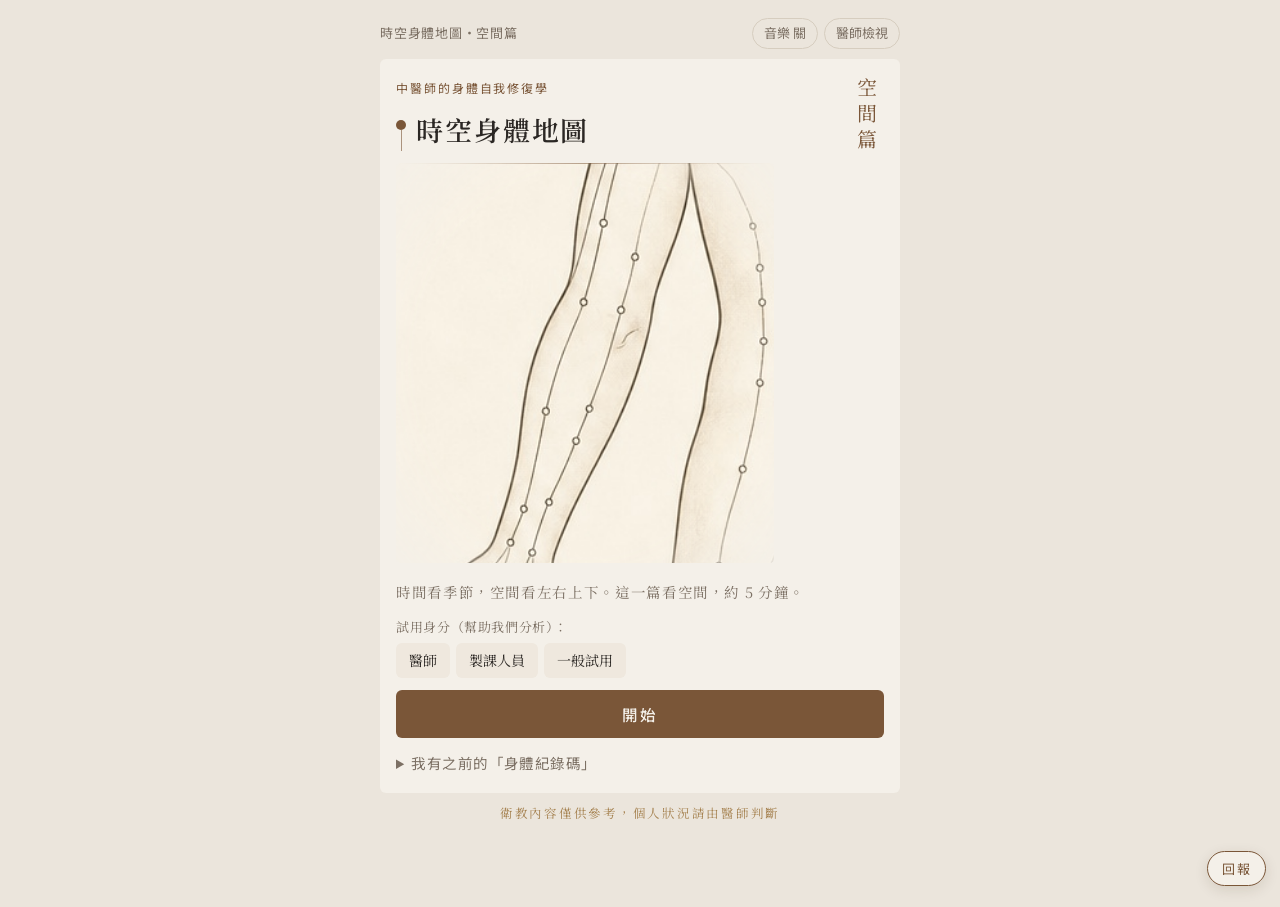
==== index.html @ efa53734 "v1.3：照片改用黃醫師點位＋判讀法 v0.4 量測（6 步 30 點，AI 預放）、四個方向說明動畫、單腳站四格連續圖、每步可上一步、腳跟線／跟腱線範例、修正分數高卻說平均 Co-Authored-" ====
<!doctype html>
<html lang="zh-Hant">
<head>
<meta charset="utf-8">
<meta name="viewport" content="width=device-width,initial-scale=1,viewport-fit=cover">
<title>時空身體地圖・空間篇｜試用版</title>
<meta name="robots" content="noindex">
<link rel="stylesheet" href="https://fonts.googleapis.com/css2?family=Noto+Sans+TC:wght@400;500&family=Noto+Serif+TC:wght@400;500;600&display=swap">
<link rel="stylesheet" href="style.css">
<style>
.role{display:flex;gap:6px;flex-wrap:wrap}
.role .opt{padding:6px 12px;font-size:14px}
.pv{background:#7a5638;color:#fff;font-family:var(--fu);font-size:13px;text-align:center;padding:6px;border-radius:6px}
.noimg{height:min(30vh,240px);display:flex;align-items:center;justify-content:center;background:var(--soft);border-radius:6px;color:var(--muted);font-family:var(--fu);font-size:14px;text-align:center;padding:16px}
/* v0.8 放大：分區點選、照片撐滿、點位放大檢視 */
.zt{display:grid;grid-template-columns:repeat(3,1fr);gap:6px}
.zt button{font-family:var(--fu);font-size:15px;letter-spacing:.06em;background:var(--soft);color:var(--ink);border:1px solid transparent;border-radius:8px;padding:10px 4px;cursor:pointer;position:relative}
.zt button[aria-pressed="true"]{background:var(--brown);color:var(--paper)}
.zt button i{position:absolute;top:-6px;right:-4px;font-style:normal;font-size:11px;min-width:18px;height:18px;border-radius:9px;background:#b1463a;color:#fff;display:flex;align-items:center;justify-content:center;padding:0 4px}
.pmap{position:relative;width:fit-content;max-width:100%;margin:0 auto}
.pmap img{display:block;max-width:100%;max-height:min(50vh,500px);width:auto;border-radius:8px}
.hs2{position:absolute;transform:translate(-50%,-50%);width:48px;height:48px;border-radius:50%;border:3px dashed rgba(255,255,255,.95);background:rgba(122,86,56,.28);cursor:pointer;padding:0;box-shadow:0 2px 8px rgba(0,0,0,.25)}
.hs2.on{background:var(--brown);border-style:solid}
.hs2.on::after{content:"✓";color:#fff;font-size:22px;font-family:var(--fu)}
.hs2 span{position:absolute;left:50%;top:calc(100% + 4px);transform:translateX(-50%);white-space:nowrap;font-family:var(--fu);font-size:14px;letter-spacing:.04em;background:rgba(43,32,24,.82);color:#fff;border-radius:5px;padding:1px 8px;pointer-events:none}
.qz2{position:absolute;border:2px dashed rgba(255,255,255,.85);background:rgba(122,86,56,.1);cursor:pointer;display:flex;align-items:center;justify-content:center;font-family:var(--fu);font-size:17px;letter-spacing:.06em;color:#fff;text-shadow:0 1px 4px rgba(0,0,0,.7);border-radius:6px}
.qz2.on{background:rgba(122,86,56,.6)}
.zseg{display:flex;gap:6px}.zseg button{flex:1;font-family:var(--fu);font-size:14.5px;background:var(--soft);color:var(--ink);border:1px solid transparent;border-radius:8px;padding:9px;cursor:pointer}
.zseg button[aria-pressed="true"]{background:var(--brown);color:var(--paper)}
.stagewrap canvas{max-width:100%;max-height:min(56vh,560px);width:auto;height:auto}
.mapimg{max-height:min(52vh,600px)!important}
.mapimg.small{max-height:34vh!important}
/* 分享卡 */
.scards{display:flex;gap:10px;overflow-x:auto;scroll-snap-type:x mandatory;padding-bottom:6px}
.scards img{flex:0 0 62%;max-width:62%;aspect-ratio:9/16;object-fit:cover;scroll-snap-align:center;border-radius:10px;box-shadow:0 6px 20px rgba(60,40,20,.18);background:var(--soft)}
.vid{width:100%;max-height:46vh;border-radius:10px;background:#000;display:block}
.friend{position:relative;aspect-ratio:9/16;width:min(100%,calc(64vh * 9 / 16));margin:0 auto;border-radius:12px;overflow:hidden;box-shadow:0 8px 28px rgba(60,40,20,.2)}
.friend img{position:absolute;inset:0;width:100%;height:100%;object-fit:cover;opacity:0;transition:opacity .8s ease,transform 3s ease;transform:scale(1)}
.friend img.on{opacity:1;transform:scale(1.04)}

.flip.big{max-height:40vh}.flip.big img{object-fit:contain;background:var(--soft)}
.bigsteps{list-style:none;margin:0;padding:0;display:flex;flex-direction:column;gap:8px}
.bigsteps li{display:flex;align-items:center;gap:12px;font-size:21px;line-height:1.35;padding:8px 12px;border-radius:8px;color:var(--muted);transition:all .3s}
.bigsteps li b{flex:none;width:34px;height:34px;border-radius:50%;display:grid;place-items:center;background:var(--soft);color:var(--brown);font-family:var(--fu)}
.bigsteps li.on{background:var(--soft);color:var(--ink)}.bigsteps li.on b{background:var(--brown);color:#fff}
p.lead{font-size:19px;line-height:1.6}
.ptex{display:grid;grid-template-columns:1fr 1fr;gap:10px}.ptex figure{margin:0;display:flex;flex-direction:column;gap:4px}.ptex img{width:100%;aspect-ratio:16/10;object-fit:cover;border-radius:8px}
.ptex figcaption{font-size:15px;line-height:1.4;color:var(--muted)}.ptex figcaption b{display:block;font-size:18px;color:var(--ink)}
p.hint{font-size:18px;margin:2px 0}
.ex2 figcaption{font-size:16px}
.lv{display:inline-block;font-size:15px;color:#fff;padding:2px 10px;border-radius:999px;margin-left:8px;vertical-align:middle;font-style:normal;font-family:var(--fu)}
.lvlegend{display:flex;justify-content:center;gap:5px;flex-wrap:wrap;margin-top:6px;font-size:12px;white-space:nowrap;color:var(--muted);font-family:var(--fu)}.lvlegend i{display:inline-block;width:12px;height:12px;border-radius:3px;margin-right:4px;vertical-align:-1px}
.vid{width:min(100%,220px);display:block;margin:8px auto 0;border-radius:8px}

.hero2{position:relative;display:grid;grid-template-columns:1fr 104px;gap:6px;height:min(46vh,400px);margin:2px 0 4px}
.hero2 .fig{position:relative;overflow:hidden;border-radius:4px;-webkit-mask-image:radial-gradient(ellipse 75% 80% at 50% 50%,#000 60%,transparent 100%);mask-image:radial-gradient(ellipse 75% 80% at 50% 50%,#000 60%,transparent 100%)}
.hero2 .fig img{position:absolute;max-width:none;filter:saturate(.6) contrast(1.05);opacity:0;transition:opacity 1.4s ease;transform-origin:50% 50%;mix-blend-mode:multiply}
.hero2 .fig img.on{opacity:1}.hero2 .fig img.drift{animation:hdrift 5.6s ease-out forwards}
@keyframes hdrift{from{transform:scale(1.07)}to{transform:scale(1)}}
.hero2 .scan{position:absolute;left:0;right:0;height:1px;background:linear-gradient(90deg,transparent,rgba(122,86,56,.55),transparent);animation:hscan 4.2s linear infinite}
@keyframes hscan{from{top:8%}to{top:92%}}
.hero2 .vt{writing-mode:vertical-rl;display:block;white-space:nowrap;padding-top:96px;opacity:0;transform:translateY(8px);transition:opacity .9s,transform .9s}
.hero2 .vt.on{opacity:1;transform:none}
.hero2 .vt b{display:block;margin-left:6px;font-family:var(--fs);font-weight:600;font-size:22px;letter-spacing:.3em;color:var(--ink);line-height:1.2}
.hero2 .vt span{display:block;margin-top:14px;font-size:12px;margin-right:6px;letter-spacing:.18em;color:var(--muted);border-right:1px solid var(--line);padding-right:6px}
.hero2 .hl{position:absolute;left:8px;bottom:6px;display:flex;align-items:baseline;gap:8px;opacity:0;transition:opacity .9s}.hero2 .hl.on{opacity:1}
.hero2 .hl em{font-style:normal;font-family:var(--fs);font-size:17px;color:var(--brown);letter-spacing:.2em}.hero2 .hl small{font-family:var(--fu);font-size:11px;color:var(--muted);letter-spacing:.1em}
@media (prefers-reduced-motion: reduce){.hero2 .scan{display:none}}
.ex2.one{display:block}.ex2.one figure{margin:0}.ex2.one img{width:100%;height:auto;aspect-ratio:auto;max-height:none}.ex2.one figcaption{font-size:14px}
.safety{background:#f6e7d6;color:#7a4a28;border-radius:8px;padding:8px 12px;font-size:16px;margin:0}
.warnbox{background:#f6e7d6;color:#6b4026;border-left:3px solid #a8553a;border-radius:6px;padding:10px 12px;font-size:15px;line-height:1.6}
.bigsteps.pre li{font-size:18px;color:var(--ink);align-items:flex-start}.bigsteps.pre li b{margin-top:2px}
.ex2:has(figure:nth-child(3)){grid-template-columns:1fr 1fr 1fr}.ex2:has(figure:nth-child(3)) img{aspect-ratio:3/4;object-position:60% 88%}

.ax{display:grid;grid-template-columns:1fr 1fr;gap:12px;align-items:center}
.axfig{position:relative;height:min(42vh,360px);overflow:hidden;border-radius:6px;background:#efe9df}
.axfig img{position:absolute;left:50%;top:0;height:100%;transform:translateX(-50%);mix-blend-mode:multiply;filter:saturate(.6);transition:transform 1.2s ease}
.axfig i,.axfig b{position:absolute;opacity:0;transition:opacity .8s}
.axfig b{font-family:var(--fs);font-size:20px;color:var(--brown);font-weight:600}
.ax.go .axfig i,.ax.go .axfig b{opacity:1}
.ax-ud .a1{left:0;right:0;top:0;height:50%;background:rgba(200,140,80,.28);animation:axp 2.4s ease-in-out infinite}
.ax-ud .a2{left:0;right:0;top:50%;bottom:0;background:rgba(200,140,80,.28);animation:axp 2.4s ease-in-out infinite 1.2s;border-top:2px dashed var(--brown)}
.ax-ud .l1{left:8px;top:8px}.ax-ud .l1::after{content:'上'}.ax-ud .l2{left:8px;bottom:8px}.ax-ud .l2::after{content:'下'}
.ax-lr .a1{top:0;bottom:0;left:0;width:50%;background:rgba(200,140,80,.28);animation:axp 2.4s ease-in-out infinite}
.ax-lr .a2{top:0;bottom:0;left:50%;right:0;background:rgba(200,140,80,.28);animation:axp 2.4s ease-in-out infinite 1.2s;border-left:2px dashed var(--brown)}
.ax-lr .l1{left:8px;top:8px}.ax-lr .l1::after{content:'左'}.ax-lr .l2{right:8px;top:8px}.ax-lr .l2::after{content:'右'}
.ax-fb .a1{top:0;bottom:0;left:0;width:50%;background:rgba(120,120,120,.16);animation:axp 2.4s ease-in-out infinite}
.ax-fb .a2{top:0;bottom:0;left:50%;right:0;background:rgba(120,120,120,.16);animation:axp 2.4s ease-in-out infinite 1.2s;border-left:2px dashed #9a8f84}
.ax-fb .l1{left:8px;top:8px}.ax-fb .l1::after{content:'前'}.ax-fb .l2{right:8px;top:8px}.ax-fb .l2::after{content:'後'}
.ax-io img{transform:translateX(-50%) scale(1.9) translateY(-14%)}
.ax-io .l1{left:8px;top:8px}.ax-io .l1::after{content:'左'}.ax-io .l2{right:8px;top:8px}.ax-io .l2::after{content:'右'}
.axfig .rot{position:absolute;left:0;width:100%;top:30%;opacity:0;fill:none;stroke:#a8553a;stroke-width:1.6;stroke-linecap:round;transition:opacity .8s}.axfig .rot text{fill:#6b4026;stroke:none;font-size:7px;font-family:var(--fs);font-weight:600}.axfig .rot .rg{stroke-dasharray:6 4;animation:axd 1.6s linear infinite}.axfig .rot .r2{animation-direction:reverse}
.ax-io.go .rot{opacity:1}
@keyframes axd{to{stroke-dashoffset:-20}}
@keyframes axp{0%,100%{opacity:.15}50%{opacity:1}}
@keyframes axr{0%,100%{transform:scaleX(1)}50%{transform:scaleX(-1)}}
.axtx .axname{font-family:var(--fs);font-size:44px;font-weight:600;color:var(--ink);letter-spacing:.2em}
.axtx p{font-size:17px;margin:6px 0}
.axbadge{display:inline-block;padding:4px 12px;border-radius:999px;font-size:15px;background:#e5ddd2;color:var(--muted);font-family:var(--fu)}.axbadge.on{background:#7d8f6a;color:#fff}
.axdots{display:grid;grid-template-columns:repeat(4,1fr);gap:6px}
.axdots button{border:1px solid var(--line);background:transparent;border-radius:8px;padding:8px 0;font-size:15px;color:var(--muted);font-family:var(--fs)}
.axdots button.yes{color:var(--brown)}.axdots button.on{background:var(--brown);color:#fff;border-color:var(--brown)}
.axend{font-size:17px;text-align:center;margin:4px 0}
.ptex2{display:grid;grid-template-columns:42% 1fr;gap:10px;align-items:start}.ptex2 img{width:100%;border-radius:8px}
.ptex2 ol{margin:0;padding:0;list-style:none;display:flex;flex-direction:column;gap:6px}.ptex2 li{font-size:14px;line-height:1.45;color:var(--muted)}.ptex2 li b{display:block;font-size:16px;color:var(--ink)}
</style>
</head>
<body>
<div class="app" id="app"></div>
<div id="fx"></div>
<button class="fab" id="fab" data-act="report">回報</button>
<script src="config.js"></script>
<script src="engine.js"></script>
<script>
const {cfg:CFG, preview:PREVIEW} = loadCfg();
const PTS = (CFG.sources.points||[]).filter(p=>p.enabled), LV = CFG.explain.levels, TRIAL = /[?&]trial=1/.test(location.search);
const QS = CFG.sources.questions.filter(q=>q.enabled), MOVES = CFG.sources.moves.filter(m=>m.enabled), CMPS = CFG.sources.compares.filter(c=>c.enabled), EX = CFG.explain;
const HP = [['頭頸',470,285,566,289],['肩膀',378,372,646,388],['上背',446,528,585,530],['手肘手腕',343,707,691,719],['腰',445,653,584,657],['屁股',440,822,578,826],['膝蓋',417,1075,587,1084],['腳踝腳跟',399,1390,599,1390]];
const ZT = [{name:'上半身', parts:['頭頸','肩膀','上背','手肘手腕'], box:[250,150,790,790]},{name:'腰和屁股', parts:['腰','屁股'], box:[300,575,720,905]},{name:'腿和腳', parts:['膝蓋','腳踝腳跟'], box:[300,960,720,1480]}];
const DC={}; async function fillDC(){ const els=document.querySelectorAll('img[data-dc]'); if(!els.length) return; await demoP; els.forEach(el=>{ const k=el.dataset.dc; if(!DC[k]){ const b=k.split(',').map(Number), W=Math.min(900,Math.round(b[2]-b[0])), H=Math.round(W*(b[3]-b[1])/(b[2]-b[0])), c=document.createElement('canvas'); c.width=W; c.height=H; drawCrop(c.getContext('2d'),DEMO_IMG,b,W,H); DC[k]=c.toDataURL('image/jpeg',.88); } el.src=DC[k]; }); }
const PRAISE = ['很好！','答得好！','你很認真喔','觀察得真仔細','做得很棒','就是這樣！','好棒，繼續加油'];
const S = {doc:false, snd:true, i:0, t0:null, a:{}, mv:{}, ph:{mode:null,img:null,lm:null,ai:null}, crops:null, regions:null, cmp:{}, res:null, slide:0, rp:0, saved:false, fit:null, docJ:null};
const FLOW = ['cover','brief','axes','pre', ...QS.map(q=>q.id), 'rw1', ...MOVES.map(m=>m.id), 'rw2', ...(TRIAL?[]:['ph1','ph2','ph3', ...PTS.map(p=>p.id), ...(CMPS.length>1?['look']:[]), ...CMPS.map(c=>c.id), 'rw3']), 'inter','scan','result'];
const STAGES = ['問一問','動一動','比一比','看結果'];
const STAGE_OF = n => n==='cover'||n==='brief'||n==='pre'||n==='axes'?0 : n[0]==='Q'||n==='rw1'?1 : n[0]==='M'||n==='rw2'?2 : ['ph1','ph2','ph3','look','rw3'].includes(n)||n[0]==='P'||n[0]==='K'?3 : 4;
const idc = id => S.doc ? `<span class="idchip">${id}</span>` : '';
const RM = () => matchMedia('(prefers-reduced-motion: reduce)').matches;
const F = d => `class="fade" style="animation-delay:${d}s"`;
Tele.init(CFG.version+(PREVIEW?'-preview':''));

// ---------- 聲音 ----------
const AU={ctx:null,on:false};
function auInit(){ if(AU.ctx) return; const AC=window.AudioContext||window.webkitAudioContext; if(!AC) return; const C=AU.ctx=new AC(); AU.master=C.createGain(); AU.master.gain.value=0; AU.master.connect(C.destination);
  const len=C.sampleRate*3.8, buf=C.createBuffer(2,len,C.sampleRate); for(let ch=0;ch<2;ch++){ const d=buf.getChannelData(ch); for(let i=0;i<len;i++) d[i]=(Math.random()*2-1)*Math.pow(1-i/len,2.8); }
  AU.rev=C.createConvolver(); AU.rev.buffer=buf; const rg=C.createGain(); rg.gain.value=.6; AU.rev.connect(rg); rg.connect(AU.master); AU.dry=C.createGain(); AU.dry.gain.value=.55; AU.dry.connect(AU.master); AU.sfx=C.createGain(); AU.sfx.gain.value=.45; AU.sfx.connect(C.destination); AU.sfx.connect(AU.rev); }
function musicStart(){ auInit(); if(!AU.ctx) return; const C=AU.ctx; C.resume(); if(AU.on) return; AU.on=true; const lp=C.createBiquadFilter(); lp.type='lowpass'; lp.frequency.value=520; lp.connect(AU.dry); lp.connect(AU.rev);
  AU.drone=[146.83,220,293.66].map((f,i)=>{ const o=C.createOscillator(); o.type=i===2?'triangle':'sine'; o.frequency.value=f; const g=C.createGain(); g.gain.value=i===2?.018:.05; const l=C.createOscillator(); l.frequency.value=.05+i*.03; const lg=C.createGain(); lg.gain.value=.025; l.connect(lg); lg.connect(g.gain); o.connect(g); g.connect(lp); o.start(); l.start(); return [o,l]; });
  AU.master.gain.cancelScheduledValues(C.currentTime); AU.master.gain.setTargetAtTime(.55,C.currentTime,2); const scale=[293.66,329.63,369.99,440,493.88,587.33,659.25,739.99,880];
  const pluck=()=>{ if(!AU.on) return; const t=C.currentTime+.05, f=scale[Math.floor(Math.random()*scale.length)]; const o=C.createOscillator(); o.type='triangle'; o.frequency.setValueAtTime(f*1.012,t); o.frequency.exponentialRampToValueAtTime(f,t+.3); const o2=C.createOscillator(); o2.type='sine'; o2.frequency.value=f*2; const g2=C.createGain(); g2.gain.value=.22; const g=C.createGain(); g.gain.setValueAtTime(0,t); g.gain.linearRampToValueAtTime(.075,t+.012); g.gain.exponentialRampToValueAtTime(.0006,t+3.4); o.connect(g); o2.connect(g2); g2.connect(g); g.connect(AU.dry); g.connect(AU.rev); o.start(t); o2.start(t); o.stop(t+3.6); o2.stop(t+3.6); AU.timer=setTimeout(pluck,2000+Math.random()*3400); };
  AU.timer=setTimeout(pluck,1500); }
function musicStop(){ if(!AU.ctx||!AU.on) return; AU.on=false; clearTimeout(AU.timer); const C=AU.ctx; AU.master.gain.setTargetAtTime(0,C.currentTime,.5); const d=AU.drone; setTimeout(()=>d&&d.forEach(([o,l])=>{try{o.stop();l.stop();}catch(e){}}),2500); }
function chime(big){ if(!S.snd) return; auInit(); if(!AU.ctx) return; const C=AU.ctx; C.resume(); (big?[587.33,739.99,880,1174.66]:[659.25,880]).forEach((f,i)=>{ const t=C.currentTime+i*(big?.13:.09); const o=C.createOscillator(); o.type='sine'; o.frequency.value=f; const g=C.createGain(); g.gain.setValueAtTime(0,t); g.gain.linearRampToValueAtTime(.16,t+.01); g.gain.exponentialRampToValueAtTime(.001,t+1.5); o.connect(g); g.connect(AU.sfx); o.start(t); o.stop(t+1.6); }); }
function tick(){ if(!S.snd||!AU.ctx) return; const C=AU.ctx,t=C.currentTime; const o=C.createOscillator(); o.type='sine'; o.frequency.value=1318.5; const g=C.createGain(); g.gain.setValueAtTime(0,t); g.gain.linearRampToValueAtTime(.06,t+.005); g.gain.exponentialRampToValueAtTime(.001,t+.4); o.connect(g); g.connect(AU.sfx); o.start(t); o.stop(t+.45); }
function petals(n=14){ if(RM()) return; const fx=$('#fx'), cols=['#b8936a','#d8bf98','#8f6a49','#e6d4b8','#a5814f']; for(let i=0;i<n;i++){ const p=document.createElement('i'); p.className='petal'; const a=Math.random()*Math.PI*2, d=90+Math.random()*130; p.style.setProperty('--x',Math.cos(a)*d+'px'); p.style.setProperty('--y',Math.sin(a)*d+'px'); p.style.setProperty('--r',(Math.random()*540-270)+'deg'); p.style.setProperty('--c',cols[i%cols.length]); fx.appendChild(p); setTimeout(()=>p.remove(),1200); } }
let praising=false;
function praise(cb,txt){ if(praising) return; praising=true; const t=txt||PRAISE[Math.floor(Math.random()*PRAISE.length)]; const el=document.createElement('div'); el.className='cele'; el.innerHTML=`<div class="cb"><svg viewBox="0 0 64 64"><circle cx="32" cy="32" r="30"/><path d="M19 33l9 9 17-19"/></svg><p>${esc(t)}</p></div>`; document.body.appendChild(el); petals(12); chime(false); setTimeout(()=>{ el.remove(); praising=false; cb&&cb(); }, RM()?500:950); }

// ---------- 連續圖 ----------
let FLIPS=[];
const flipTag = frames => frames&&frames.length ? `<div class="flip" data-flip>${frames.map(([src],i)=>`<img src="${src}" alt="" class="${i===0?'on':''}">`).join('')}<div class="fd">${frames.map((_,i)=>`<i class="${i===0?'on':''}"></i>`).join('')}</div><div class="cap" data-caps='${JSON.stringify(frames.map(f=>f[1])).replace(/'/g,'&#39;')}'>${esc(frames[0][1])}</div></div>` : `<div class="noimg">示範圖之後補上</div>`;
function startFlips(){ FLIPS.forEach(clearInterval); FLIPS=[]; document.querySelectorAll('[data-flip]').forEach(el=>{ const imgs=[...el.querySelectorAll('img')], dots=[...el.querySelectorAll('.fd i')], cap=el.querySelector('.cap'), caps=JSON.parse(cap.dataset.caps); let k=0; if(RM()||imgs.length<2) return; FLIPS.push(setInterval(()=>{ k=(k+1)%imgs.length; imgs.forEach((im,i)=>im.classList.toggle('on',i===k)); dots.forEach((d,i)=>d.classList.toggle('on',i===k)); cap.textContent=caps[k]; if(el.dataset.steps) el.parentElement.querySelectorAll('.bigsteps li').forEach((li,i)=>li.classList.toggle('on',i===k)); },el.dataset.steps?2600:2200)); }); }
async function fillQP(){ const els=document.querySelectorAll('img[data-qp]'); if(!els.length) return; await demoP; els.forEach(el=>{ const d=JSON.parse(el.dataset.qp), u=d.src==='user'&&S.ph.img&&S.ph.lm; el.src=quadPhoto(u?S.ph.img:DEMO_IMG, u?S.ph.lm:DEMO_LM, d.qs, d.main, d.w||520, d.labels===false?false:LV); }); }
const qpTag=(qs,main,opt={},cls='')=>`<img class="${cls}" data-qp='${JSON.stringify({qs,main,...opt}).replace(/'/g,'&#39;')}' alt="身體四個區塊的緊繃程度">`;
async function fillPtEx(){ const els=document.querySelectorAll('img[data-ptex]'); if(!els.length) return; await demoP;
  els.forEach(el=>{ const keys=el.dataset.ptex.split(','), L=DEMO_LM, Hb=L.heL[1]-L.earL[1], pts=keys.map(k=>L[k+'L']), pad=Hb*.07;
    let x0=Math.min(...pts.map(q=>q[0]))-pad, x1=Math.max(...pts.map(q=>q[0]))+pad, y0=Math.min(...pts.map(q=>q[1]))-pad, y1=Math.max(...pts.map(q=>q[1]))+pad; if(keys.includes('ic')){ x1=L.icR[0]+pad; }
    const box=fitBox([x0,y0,x1,y1],1), W=320, sc=W/(box[2]-box[0]), c=document.createElement('canvas'); c.width=W; c.height=Math.round((box[3]-box[1])*sc); const g=c.getContext('2d'); drawCrop(g,DEMO_IMG,box,W,c.height);
    const P=q=>[(q[0]-box[0])*sc,(q[1]-box[1])*sc]; drawMLines(g,P,L,keys,W);
    keys.forEach((k,i)=>(k==='ic'?['L','R']:['L']).forEach(sd=>{ const [x,y]=P(L[k+sd]); g.beginPath(); g.arc(x,y,11,0,7); g.fillStyle='#7a5638'; g.fill(); g.lineWidth=2; g.strokeStyle='#fff'; g.stroke(); g.fillStyle='#fff'; g.font='bold 13px sans-serif'; g.textAlign='center'; g.textBaseline='middle'; g.fillText(String(i+1),x,y+1); }));
    el.src=c.toDataURL('image/jpeg',.88); }); }
async function fillPtStrip(){ const els=document.querySelectorAll('img[data-pt]'); if(!els.length) return; await demoP; const Hb=DEMO_LM.heL[1]-DEMO_LM.earL[1];
  els.forEach(el=>{ const [x,y]=DEMO_LM[el.dataset.pt+'L'], sz=Hb*.13, c=document.createElement('canvas'); c.width=c.height=232; const g=c.getContext('2d'); g.drawImage(DEMO_IMG,x-sz/2,y-sz/2,sz,sz,0,0,232,232); el.src=c.toDataURL('image/jpeg',.85); }); }
async function fillKnee(){ for(const el of document.querySelectorAll('img[data-kx]')) el.src=await kneeExample(el.dataset.kx); }

// ---------- 畫面 ----------
function stageBar(){ const n=FLOW[S.i], cur=STAGE_OF(n); if(!cur||n==='scan'||n==='result') return ''; const inStage=FLOW.filter(x=>STAGE_OF(x)===cur), pos=inStage.indexOf(n); return `<div class="stages">${STAGES.map((s,k)=>{ const st=(k+1)<cur?'done':(k+1)===cur?'now':''; return `<div class="stg ${st}" style="--p:${Math.round(((pos+1)/inStage.length)*100)}%"><i></i>${s}</div>`; }).join('')}</div>`; }
function note(t){ return S.doc&&t?`<div class="note"><span class="h">醫師檢視｜設計說明</span>${esc(t)}</div>`:''; }
const NOBACK=['cover','scan','result'];
const ansOf = () => ({a:S.a, mv:S.mv, cmp:S.crops?S.cmp:null, meas:S.crops&&S.ph.lm?measure(S.ph.lm):null, mz:S.crops&&S.ph.lm?measureCues(S.ph.lm):null});
function render(){
  const n=FLOW[S.i];
  if(n==='inter'||n==='scan'||(n==='result'&&!S.res)) S.res=score(CFG, ansOf());
  if(n==='result') saveEntry();
  const V={cover:vCover, brief:vBrief, pre:vPre, axes:vAxes, rw1:()=>vReward(1), rw2:()=>vReward(2), rw3:()=>vReward(3), ph1:vPh1, ph2:vPh2, ph3:vPh3, look:vLook, inter:vInter, scan:vScan, result:vResult};
  const body = V[n]?V[n]() : n[0]==='Q'?vQ(n) : n[0]==='M'?vMove(n) : n[0]==='K'?vPts(n) : vCmp(n);
  const on=S.snd&&AU.on, left=NOBACK.includes(n)?'<span>時空身體地圖・空間篇</span>':`<button class="bk" data-act="back">‹ 上一步</button>`;
  $('#app').innerHTML = `${PREVIEW?'<div class="pv">醫師預覽模式：正在使用你在後台編輯的設定</div>':''}<div class="top">${left}<div class="r"><button data-act="snd" aria-pressed="${on}">${on?'音樂 開':'音樂 關'}</button><button data-act="doc" aria-pressed="${S.doc}">醫師檢視</button></div></div>${stageBar()}${body}${n==='cover'?'<p class="foot">衛教內容僅供參考，個人狀況請由醫師判斷</p>':''}`;
  $('#fab').classList.toggle('up', n==='result');
  Tele.screen(n==='inter'?'inter'+(S.slide+1):n==='result'?'report'+(S.rp+1):n);
  after(n); window.scrollTo(0,0);
}
const go=d=>{ S.i=Math.max(0,Math.min(FLOW.length-1,S.i+d)); render(); };
const next=()=>go(1), back=()=>go(-1);

function vCover(){ const H=hist(), role=Tele.role;
  return `<div class="card"><div class="vlabel">空間篇</div>
    <span class="kicker" ${F(0)}>中醫師的身體自我修復學</span>
    <h1 class="mark" ${F(.1)} style="padding-right:40px">時空身體地圖</h1>
    <div class="hero2" ${F(.2)}><div class="fig" id="hfig"><img alt=""><img alt=""><i class="scan"></i></div>
      <div class="vt" id="hvt"></div><div class="hl" id="hl"><em></em><small></small></div></div>
    <p class="muted" ${F(.4)} style="text-align:center;margin:0">時間看季節，空間看左右上下。這一篇看空間，約 5 分鐘。</p>
    <div ${F(.45)}><p class="muted sm" style="margin-bottom:4px">試用身分（幫助我們分析）：</p><div class="role">${['醫師','製課人員','一般試用'].map(r=>`<button class="opt" data-act="role" data-v="${r}" aria-pressed="${role===r}">${r}</button>`).join('')}</div></div>
    ${H.length?`<div class="clue" ${F(.5)}><b>歡迎回來！你已經記錄 ${H.length} 次了</b><div class="histrow">${H.slice(-4).map(e=>`<div class="hm">${qpTag(qsOf(e),e.m,{w:150,labels:false})}<span>${esc(e.d)}</span></div>`).join('')}</div></div>`:''}
    <button class="btn" data-act="start" ${F(.55)}>${H.length?'開始今天的紀錄':'開始'}</button>
    <details><summary class="muted ui">我有之前的「身體紀錄碼」</summary><textarea id="codein" placeholder="貼上 SK1- 開頭的紀錄碼" style="margin-top:8px"></textarea><button class="btn ghost small" data-act="importcode" style="margin-top:8px">讀取紀錄</button></details>
    ${S.doc?`<button class="btn ghost small" data-act="demohist">載入示範紀錄（模擬前兩次）</button>`:''}
  </div>${note('定位：增加學習體驗，不做精準醫療評估〔11/9 例會〕。醫師要調整題目、判斷邏輯、結果解釋，請到「醫師後台」（doctor.html）。')}`; }
// 首頁：中醫線圖輪播
const HERO=[{n:'全身',b:[169,28,836,1485],t:'形有餘地　氣自流通',s:'身體留得出空間，才動得開'},
  {n:'肩頸',b:[282,28,733,432],t:'一處受困　四方代償',s:'一個地方卡住，旁邊就得幫忙'},
  {n:'手臂手指',b:[150,270,450,900],t:'三心同面　其轉自如',s:'手、肘、胸口，轉得到同一面'},
  {n:'腰背',b:[338,330,677,760],t:'痛處　未必是病所',s:'會痛的，常是在幫忙的那一邊'},
  {n:'臀腿',b:[338,650,714,1225],t:'上下左右　各守其位',s:'身體分四區，看誰在多出力'},
  {n:'腳踝腳趾',b:[310,1190,760,1490],t:'根基一偏　節節相隨',s:'腳跟一歪，往上都跟著調'}];
function startHero(){ clearInterval(window._hero); const fig=$('#hfig'); if(!fig) return; const ims=[...fig.querySelectorAll('img')], vt=$('#hvt'), hl=$('#hl'); let k=0, cur=0;
  const place=(im,h)=>{ const CW=fig.clientWidth, CH=fig.clientHeight, [x0,y0,x1,y1]=h.b, sc=(h.n==='全身'?Math.min:Math.max)(CW/(x1-x0),CH/(y1-y0))*(h.n==='全身'?.96:1.02); im.style.width=1024*sc+'px'; im.style.left=(CW/2-(x0+x1)/2*sc)+'px'; im.style.top=(CH/2-(y0+y1)/2*sc)+'px'; };
  const show=()=>{ const h=HERO[k], idx=k, im=ims[cur]; im.src='img/tcm_line.jpg'; place(im,h); im.classList.remove('drift'); void im.offsetWidth; im.classList.add('on','drift'); ims[1-cur].classList.remove('on');
    vt.classList.remove('on'); hl.classList.remove('on'); setTimeout(()=>{ vt.innerHTML=h.t.split('　').map(x=>`<b>${esc(x)}</b>`).join('')+`<span>${esc(h.s)}</span>`; hl.querySelector('em').textContent=h.n; hl.querySelector('small').textContent=String(idx+1).padStart(2,'0')+' ／ '+String(HERO.length).padStart(2,'0'); vt.classList.add('on'); hl.classList.add('on'); },RM()?0:500);
    cur=1-cur; k=(k+1)%HERO.length; };
  show(); if(!RM()) window._hero=setInterval(()=>{ if(!document.body.contains(fig)) return clearInterval(window._hero); show(); },4200); }
function vAxes(){ const A=EX.axes, k=S.ax||0, it=A.items[k];
  return `<div class="card"><span class="kicker">先認識「空間」</span><h2 class="mark">${esc(A.t)}</h2>
  <div class="ax ax-${it.k}" id="ax"><div class="axfig"><img src="${it.k==='fb'?'img/tcm_side.jpg':'img/tcm_line.jpg'}" alt=""><i class="a1"></i><i class="a2"></i><b class="l1"></b><b class="l2"></b><svg class="rot" viewBox="0 0 100 60"><g class="rg r1"><ellipse cx="34" cy="30" rx="13" ry="5"/><path d="M47 30 l-5 -4 M47 30 l-5 3"/></g><g class="rg r2"><ellipse cx="66" cy="30" rx="13" ry="5"/><path d="M53 30 l5 -4 M53 30 l5 3"/></g><text x="34" y="46" text-anchor="middle">往內轉</text><text x="66" y="46" text-anchor="middle">往外轉</text></svg></div>
    <div class="axtx"><div class="axname">${esc(it.name)}</div><p>${esc(it.d)}</p><span class="axbadge ${it.on?'on':''}">${it.on?'✓ 這一篇會看':'✗ 這一篇不看'}</span>${it.note?`<p class="muted sm">${esc(it.note)}</p>`:''}</div></div>
  <div class="axdots">${A.items.map((x,i)=>`<button data-act="axgo" data-i="${i}" class="${i===k?'on':''} ${x.on?'yes':''}">${esc(x.name)}</button>`).join('')}</div>
  ${k===A.items.length-1?`<p class="axend">${esc(A.end)}</p><button class="btn" data-act="next">我知道了</button>`:`<button class="btn" data-act="axnext">下一個方向 ›</button>`}</div>`; }
function vPre(){ const P=EX.pre, v=S.a.struct;
  return `<div class="card"><span class="kicker">開始之前</span><h2 class="mark">${esc(P.t)}</h2><ol class="bigsteps pre">${P.items.map((t,i)=>`<li class="on" ${F(.1+i*.15)}><b>${i+1}</b>${esc(t)}</li>`).join('')}</ol>
    <h3 ${F(.6)}>${esc(P.ask)}</h3><div class="row" ${F(.7)}>${['有','沒有'].map(o=>`<button class="opt c" data-act="ans" data-q="struct" data-v="${o}" aria-pressed="${v===o}">${o}</button>`).join('')}</div></div>`; }
function vBrief(){ const it=[['img/step_ask.jpg','問一問',QS.length+' 個簡單的問題'],['img/m1b.jpg','動一動',MOVES.length+' 個小動作'],['img/photo_setup.jpg','比一比','一張背面照'],['img/warm_thanks.jpg','看結果','你的身體地圖']];
  return `<div class="card"><h2 class="mark">我們會一起做四件事</h2><div class="pgrid">${it.map(([src,t,d],i)=>`<div class="pcard" style="cursor:default" ${F(.05+i*.1)}><img src="${src}" alt=""><span><b>${i+1}. ${t}</b>　<span class="muted sm">${d}</span></span></div>`).join('')}</div><p class="muted">沒有對錯，照你的感覺選就好。建議戴上耳機。</p><button class="btn" data-act="next">好，開始</button></div>`; }
function vQ(id){
  const q=QS.find(x=>x.id===id), k=QS.indexOf(q)+1, v=S.a[q.key]; let ui='';
  if(q.type==='bodymap'){ const sel=v||[], t=ZT[q.zone||0], b=t.box, here=sel.filter(x=>t.parts.includes(x.slice(2)));
    ui=`<div class="zt" style="pointer-events:none">${ZT.map((z,i)=>`<button aria-pressed="${(q.zone||0)===i}" tabindex="-1">${i+1}. ${z.name}</button>`).join('')}</div>
      <div class="pmap"><img data-dc="${b.join(',')}" alt="${t.name}">${HP.filter(h=>t.parts.includes(h[0])).map(([n,lx,ly,rx,ry])=>[['L',lx,ly],['R',rx,ry]].map(([sd,x,y])=>{ const z=sd+'-'+n, on=sel.includes(z);
        return `<button class="hs2 ${on?'on':''}" style="left:${((x-b[0])/(b[2]-b[0])*100).toFixed(1)}%;top:${((y-b[1])/(b[3]-b[1])*100).toFixed(1)}%" data-act="zone" data-z="${z}" aria-pressed="${on}"><span>${sd==='L'?'左':'右'}${n}</span></button>`; }).join('')).join('')}</div>
      <div class="row"><button class="btn ghost" data-act="zonenone" data-zone="${q.zone||0}">這一區沒有</button><button class="btn" data-act="zonedone" ${here.length?'':'disabled'}>好了${here.length?`（${here.length}）`:''}</button></div>`;
  } else if(q.type==='quadmap'){ const fb=fitBox(bodyBox(DEMO_LM,1e9,1e9),.6), mx=(DEMO_LM.shL[0]+DEMO_LM.shR[0]+DEMO_LM.hipL[0]+DEMO_LM.hipR[0])/4, hy=(DEMO_LM.hipL[1]+DEMO_LM.hipR[1])/2, X=(mx-fb[0])/(fb[2]-fb[0])*100, Y=(hy-fb[1])/(fb[3]-fb[1])*100;
    const Z={LU:[0,0,X,Y,'左手・左肩'],RU:[X,0,100-X,Y,'右手・右肩'],LD:[0,Y,X,100-Y,'左腳・左膝'],RD:[X,Y,100-X,100-Y,'右腳・右膝']};
    ui=`<div class="pmap"><img data-dc="${fb.join(',')}" alt="從背後看的人">${Object.entries(Z).map(([qq,[l,t,w,h,lab]])=>`<button class="qz2 ${v===qq?'on':''}" style="left:${l}%;top:${t}%;width:${w}%;height:${h}%" data-act="ansq" data-q="${q.key}" data-v="${qq}">${lab}</button>`).join('')}</div><button class="btn ghost" data-act="ans" data-q="${q.key}" data-v="none">沒有</button>`;
  } else if(q.type==='pics'){ ui=`<div class="pgrid">${q.o.map((o,i)=>`<button class="pcard" data-act="ans" data-q="${q.key}" data-v="${esc(o)}" aria-pressed="${v===o}">${q.pics&&q.pics[i]?`<img src="${q.pics[i]}" alt="">`:''}<span>${esc(o)}</span></button>`).join('')}</div>`;
  } else { ui=`<div class="opts">${(q.o||[]).map(o=>`<button class="opt" data-act="ans" data-q="${q.key}" data-v="${esc(o)}" aria-pressed="${v===o}">${esc(o)}</button>`).join('')}</div>`; }
  return `<div class="card"><span class="kicker">問一問　${k} / ${QS.length}</span><h2 class="mark">${esc(q.t)}${idc(q.id)}</h2>${q.sub?`<p class="muted">${esc(q.sub)}</p>`:''}${ui}</div>${note(q.note)}`; }
function vReward(n){ const R={1:{t:'問題都回答完了',s:'第 1 段完成',quote:'痛的地方很常是在替別人扛的地方，它是受害者不是兇手。',say:'你說會痛的地方，我們先記下來，不急著下結論。接下來動一動，去找真正「動不了」的地方。',btn:'開始動一動'},2:{t:'動作都做完了',s:'第 2 段完成',quote:'分辨「卡住」和「在用力」。',say:'卡住，是那裡太緊、轉不開；很用力，是身體正在幫忙撐。你已經開始練習分辨了，很不簡單。',btn:'下一步：拍一張背面照'},3:{t:'左右都比完了',s:'第 3 段完成',quote:'痛的地方先放著，去找「動不了」的地方。',say:'你剛剛做的，就是醫師在診間每天在做的事：仔細看左右哪裡不一樣。',btn:'下一步'}}[n], C=2*Math.PI*40;
  return `<div class="card bigcele"><svg class="ring" viewBox="0 0 96 96" ${F(0)}><circle class="bg" cx="48" cy="48" r="40"/><circle class="fg" id="ringfg" cx="48" cy="48" r="40" stroke-dasharray="${C}" stroke-dashoffset="${C*(1-(n-1)/3)}" transform="rotate(-90 48 48)"/><text x="48" y="55" text-anchor="middle" style="font-size:20px;fill:var(--brown);font-family:var(--fu)">${n}/3</text></svg>
    <span class="kicker" ${F(.15)}>${R.s}</span><h2 ${F(.25)}>${R.t}</h2><p ${F(.35)}>${['你做得很好','你很認真','你好棒'][n-1]}，獲得一張訊號卡：</p>
    <div class="clue" style="text-align:left" ${F(.5)}><div class="quote">${esc(R.quote)}<small>黃獻銘醫師</small></div><p class="muted">${esc(R.say)}</p></div><button class="btn" data-act="next" ${F(.65)}>${R.btn}</button></div>`; }
function vMove(id){ const m=MOVES.find(x=>x.id===id), k=MOVES.indexOf(m)+1, v=S.mv[m.id]||{}, sides=['左邊','右邊','兩邊差不多','兩邊都很難'], feel=Object.keys(CFG.logic.feelWeight), lr=v.side==='左邊'||v.side==='右邊', step2=lr&&!v.feel;
  return `<div class="card"><span class="kicker">動一動　${k} / ${MOVES.length}</span><h2 class="mark">${esc(m.name)}</h2>
    ${step2&&m.compare?`<div class="ex2">${m.compare.map(([src,cap],i)=>`<figure class="${i?'bad':''}"><img src="${src}" alt=""><figcaption>${cap}</figcaption></figure>`).join('')}</div>`:flipTag(m.frames)}
    ${m.safety&&!step2?`<p class="safety">⚠ ${esc(m.safety)}</p>`:''}
    ${m.timer&&!step2?`<div class="row" style="align-items:center"><div class="timer" id="tm" style="flex:none;width:60px">10</div><button class="btn ghost" data-act="timer">幫我數 10 秒</button></div>`:''}
    ${!step2?`<h3>${esc(m.ask)}${idc(m.id)}</h3><div class="opts grid">${sides.map(o=>`<button class="opt c" data-act="mv" data-m="${m.id}" data-k="side" data-v="${o}" aria-pressed="${v.side===o}">${o}</button>`).join('')}</div>`
      :`<h3>${esc(v.side)}的感覺，比較像哪一種？</h3><div class="opts">${feel.map(o=>`<button class="opt" data-act="mv" data-m="${m.id}" data-k="feel" data-v="${o}">${o}</button>`).join('')}</div><button class="btn ghost small" data-act="mvreset" data-m="${m.id}" style="align-self:center">重選左右</button>`}
  </div>${note(m.note)}`; }
function vPh1(){ return `<div class="card"><span class="kicker">比一比｜拍一張背面照</span><h2 class="mark">照片要拍成這樣</h2>
  <div class="row" style="align-items:center"><img src="img/demo_back.jpg" alt="正確的背面照範例" style="flex:1;max-height:42vh;object-fit:contain;border-radius:6px;background:var(--soft)"><div style="flex:1;display:flex;flex-direction:column;gap:10px" class="ui"><span class="chip">✓ 頭到腳都拍到</span><span class="chip">✓ 背對手機</span><span class="chip">✓ 肩膀露出來</span><span class="chip">✓ 膝蓋後面露出來</span><span class="chip">✓ 光腳</span></div></div>
  <div class="ex2">${[[CFG.sources.stance.ok,'✓ '+CFG.sources.stance.t,''],[CFG.sources.stance.no,'✗ '+CFG.sources.stance.bad,'bad']].map(([src,cap,c])=>`<figure class="${c}"><img src="${src}" alt=""><figcaption>${esc(cap)}</figcaption></figure>`).join('')}</div>
  <p class="muted sm">${esc(CFG.sources.stance.tip)}穿運動內衣或背心、短褲，頭髮綁起來。</p><button class="btn" data-act="next">看怎麼拍</button></div>`; }
function vPh2(){ const st=CFG.sources.photoSteps;
  return `<div class="card"><span class="kicker">比一比｜怎麼拍</span><h2 class="mark">用手機直直的錄影</h2><div class="flip big" data-flip data-steps="1">${st.map(([src],i)=>`<img src="${src}" alt="" class="${i===0?'on':''}">`).join('')}<div class="fd">${st.map((_,i)=>`<i class="${i===0?'on':''}"></i>`).join('')}</div><div class="cap" hidden data-caps='${JSON.stringify(st.map(f=>f[1])).replace(/'/g,'&#39;')}'></div></div>
  <ol class="bigsteps">${st.map(([,t],i)=>`<li class="${i===0?'on':''}"><b>${i+1}</b>${esc(t)}</li>`).join('')}</ol><button class="btn" data-act="next">錄好了，下一步</button></div>`; }
function vPh3(){ const sh=CFG.sources.photoShot; return `<div class="card"><span class="kicker">比一比｜選照片</span><h2 class="mark" style="font-size:30px">${esc(sh.t)}</h2>
  <img class="photo-r" src="${sh.img}" alt="" style="max-height:34vh;object-fit:cover"><p class="lead">${esc(sh.sub)}</p>
  <label class="btn" for="file">選這張截圖</label><input type="file" id="file" accept="image/*"><button class="btn ghost" data-act="demo">先用示範照片試試看</button>
  <p class="muted sm">照片只在你的手機裡，不會傳出去。</p><div id="phmsg"></div><button class="btn ghost small" data-act="skipphoto" style="align-self:center">這次先不拍照</button></div>`; }
function vPts(id){ const p=PTS.find(x=>x.id===id), k=PTS.indexOf(p);
  return `<div class="card"><span class="kicker">比一比｜確認位置　${k+1} / ${PTS.length}</span><h2 class="mark">${esc(p.name)}的點，對嗎？${idc(p.id)}</h2>
  ${k===0&&S.ph.feetWarn?`<div class="warnbox">看起來腳尖往外（外八），腳跟那題可能不準。<div class="row" style="margin-top:6px"><button class="btn small" data-act="reshoot">兩腳平行再拍一次</button><button class="btn ghost small" data-act="feetok">先用這張</button></div></div>`:''}
  <div class="stagewrap"><canvas id="cv"></canvas></div>
  <div class="ptex2"><img data-ptex="${p.keys.join(',')}" alt="正確位置範例"><ol>${p.keys.map((key,i)=>`<li><b>${i+1}. ${PT_NAME[key]}</b>${esc(MK_DESC[key])}</li>`).join('')}</ol></div>
  ${p.keys.includes('hb')?`<div class="ex2"><figure><img src="img/heel_lines_ok.jpg" alt=""><figcaption>✓ 接成一直線</figcaption></figure><figure class="bad"><img src="img/heel_lines_out.jpg" alt=""><figcaption>✗ 折一個角＝往外倒</figcaption></figure></div>`:''}
  <p class="muted sm">${esc(p.tip||'')}${k===0?' 點的位置不對，用手指拖過去。':''}</p>
  <button class="btn" data-act="ptok">對了，下一步</button></div>`; }
function vLook(){ return `<div class="card"><span class="kicker">比一比｜先知道要看哪裡</span><h2 class="mark">等一下要比左右的 ${CMPS.length} 個地方</h2><div class="stagewrap"><canvas id="pv"></canvas></div>
  <div class="opts grid">${CMPS.map((c,i)=>`<div class="opt" style="cursor:default;padding:8px 12px"><b style="color:var(--brown)">${i+1}</b>${esc(c.name)}${idc(c.id)}</div>`).join('')}</div><button class="btn" data-act="next">開始比</button></div>`; }
function vCmp(id){ const c=CMPS.find(x=>x.id===id), k=CMPS.indexOf(c), v=S.cmp[c.key], cr=S.crops[c.key];
  const img=c.type==='pair'?`<div class="pair"><figure><img src="${cr.L}" alt="你的左手">你的左手</figure><figure><img src="${cr.R}" alt="你的右手">你的右手</figure></div>`:`<img class="cmpimg" src="${cr.one}" alt="${esc(c.name)}放大圖">`;
  return `<div class="card"><span class="kicker">比一比　${k+1} / ${CMPS.length}｜${esc(c.name)}</span><h2 class="mark">${esc(c.ask)}${idc(c.id)}</h2>${img}<p class="hint">👀 ${esc(c.how)}</p>
    ${c.ex?`<div class="ex2 ${c.ex.length===1?'one':''}">${c.ex.map(([src,cap],i)=>`<figure class="${i?'bad':''}">${src.startsWith('gen:')?`<img data-kx="${src.slice(4)}" alt="">`:`<img src="${src}" alt="">`}<figcaption>${c.ex.length===1?'':i?'✗ ':'✓ '}${esc(cap)}</figcaption></figure>`).join('')}</div>`:''}
    <div class="row"><button class="opt c" data-act="cmp" data-k="${c.key}" data-v="L" aria-pressed="${v==='L'}">左邊</button><button class="opt c" data-act="cmp" data-k="${c.key}" data-v="R" aria-pressed="${v==='R'}">右邊</button><button class="opt c" data-act="cmp" data-k="${c.key}" data-v="=" aria-pressed="${v==='='}">差不多</button></div></div>${note(c.note)}`; }
function vInter(){ const SL=[
  `<img class="hero" src="img/warm_thanks.jpg" alt="" ${F(0)}><span class="kicker" ${F(.3)}>你完成了</span><p class="big" ${F(.5)}>謝謝你願意花這幾分鐘，好好看一次自己的身體。</p><p class="big" ${F(1.1)}>很多人一輩子都沒有這樣停下來觀察過。光是做完這一份，你就已經走在前面了。</p><p class="big" ${F(1.7)}>下面我們一起，一步一步看懂它。</p>`,
  `<img class="hero" src="img/tight_loose.jpg" alt="" ${F(0)}><h2 class="mark" ${F(.3)}>我們說的「空間」是什麼？</h2><p class="big" ${F(.5)}>穿太緊的外套，手就舉不起來。</p><p ${F(1)}>身體也一樣：哪裡太緊、轉不開，就是那裡的<b>空間不夠</b>。我們說的「空間」，就是<b>身體能不能鬆鬆地動</b>。</p><div class="quote" ${F(1.5)}>很像在穿寬鬆外衣的情況下換汗衫⋯但如果穿緊身衣就很難這麼做。<small>黃獻銘醫師</small></div>`,
  `<img class="hero" src="img/help_story.jpg" alt="" ${F(0)}><h2 class="mark" ${F(.3)}>痛的地方，不一定是源頭</h2><p class="big" ${F(.5)}>一個地方動不了，旁邊的地方就要多出力幫忙。</p><p ${F(1)}>比如左腳踝以前扭傷、轉不太開，走路時右腰就要多出力，久了反而是<b>右腰在痛</b>。真正要照顧的，是那個<b>動不了的地方</b>。</p>`], s=S.slide;
  return `<div class="card inter">${SL[s]}<div class="dots">${SL.map((_,i)=>`<i class="${i===s?'on':''}"></i>`).join('')}</div><button class="btn" data-act="slide" ${F(s===0?2.1:1.8)}>${s<SL.length-1?'下一頁':'開始分析我的身體地圖'}</button></div>`; }
function vScan(){ const steps=['讀取你回答的身體故事','比對動作的左右感覺','量照片上 '+PTS.reduce((n,p)=>n+p.keys.length*2,0)+' 個點的角度和距離','算出四個區塊的分數','畫出你的身體地圖'];
  return `<div class="card scan"><span class="kicker">分析中</span><h2>正在整理你的身體地圖</h2><div class="scanimg"><img id="scanimg" alt=""><div class="grid"></div><i class="beam"></i></div><div class="pct mono" id="pct">0%</div><div class="bar"><i id="bar"></i></div><ul class="checks" id="checks">${steps.map(t=>`<li><i></i><span>${t}</span></li>`).join('')}</ul></div>`; }

// ---------- 紀錄 ----------
const HK='sk_hist_v1', hist=()=>ls(HK)||[], qsOf=e=>({LU:e.s[0]/100,RU:e.s[1]/100,LD:e.s[2]/100,RD:e.s[3]/100});
function saveEntry(){ if(S.saved) return; S.saved=true; const r=S.res, H=hist(); S.entryId=Date.now();
  const e={id:S.entryId, d:new Date().toLocaleDateString('zh-TW'), m:r.main, s:QUADS.map(k=>Math.round(r.qs[k]*100)), n:r.nAgree, p:(S.a.pain||[]).map(z=>(z[0]==='L'?'左':'右')+z.slice(2))}; H.push(e); ls(HK,H.slice(-60));
  Tele.ev('complete',{k:r.main||'none', d:{s:e.s, secs:Math.round((Date.now()-S.t0)/1000), photo:S.ph.mode||'none'}});
  api({type:'result', sid:Tele.sid, role:Tele.role, ver:Tele.ver, result:{main:r.main?QN[r.main]:'不明顯', s:e.s, n:r.nAgree, votes:r.votes.map(v=>v.label), answers:{...S.a, moves:S.mv, cmp:S.cmp, photo:S.ph.mode||'none'}}}); }
function updEntry(p){ const H=hist(), e=H.find(x=>x.id===S.entryId); if(e){ Object.assign(e,p); ls(HK,H); } }
function b64e(str){ const b=new TextEncoder().encode(str); let s=''; b.forEach(x=>s+=String.fromCharCode(x)); return btoa(s).replace(/\+/g,'-').replace(/\//g,'_').replace(/=+$/,''); }
function b64d(s){ s=s.replace(/-/g,'+').replace(/_/g,'/'); while(s.length%4) s+='='; return new TextDecoder().decode(Uint8Array.from(atob(s),c=>c.charCodeAt(0))); }
const makeCode=()=>'SK1-'+b64e(JSON.stringify(hist()));
function importCode(txt){ const m=(txt||'').trim().match(/SK1-([A-Za-z0-9_-]+)/); if(!m) return -1; try{ const arr=JSON.parse(b64d(m[1])); if(!Array.isArray(arr)) return -1; const H=hist(), ids=new Set(H.map(e=>e.id)); let n=0; arr.forEach(e=>{ if(e&&e.id&&Array.isArray(e.s)&&e.s.length===4&&!ids.has(e.id)){ H.push(e); n++; } }); H.sort((a,b)=>a.id-b.id); ls(HK,H.slice(-60)); return n; }catch(e){ return -1; } }
function demoHist(){ const H=hist(), now=Date.now(), wk=7*864e5; const add=[{id:now-8*wk,s:[14,82,100,8],m:'LD',n:3},{id:now-4*wk,s:[10,64,96,4],m:'LD',n:2}].map(e=>({...e,d:new Date(e.id).toLocaleDateString('zh-TW'),p:['右肩膀'],demo:true})); ls(HK,[...H.filter(e=>!e.demo),...add].sort((a,b)=>a.id-b.id)); }

// ---------- 報告書 ----------
const SIDE_TXT=s=>s==='L'?'左邊':s==='R'?'右邊':'';
function chartSVG(H){ const W=520,Hh=150,pl=28,pr=64,pt=12,pb=26,n=H.length,X=i=>pl+(n===1?0:i*(W-pl-pr)/(n-1)),Y=v=>pt+(1-v/100)*(Hh-pt-pb), col={LU:'#b3a593',RU:'#c49a6a',LD:'#7a5638',RD:'#9c8d7c'};
  let g=[0,50,100].map(v=>`<line x1="${pl}" x2="${W-pr}" y1="${Y(v)}" y2="${Y(v)}" stroke="var(--line)"/><text x="${pl-6}" y="${Y(v)+4}" text-anchor="end" style="font-size:10px;fill:var(--muted);font-family:var(--fu)">${v}</text>`).join('');
  QUADS.forEach((k,ki)=>{ const last=H[n-1].s[ki]; g+=`<polyline points="${H.map((e,i)=>`${X(i)},${Y(e.s[ki])}`).join(' ')}" fill="none" stroke="${col[k]}" stroke-width="${last>=50?3:1.6}"/>`+H.map((e,i)=>`<circle cx="${X(i)}" cy="${Y(e.s[ki])}" r="3" fill="${col[k]}"/>`).join('')+(last>=15?`<text x="${W-pr+8}" y="${Y(last)+4}" style="font-size:11px;fill:${col[k]};font-family:var(--fu)">${QN[k]} ${last}</text>`:''); });
  g+=H.map((e,i)=>`<text x="${X(i)}" y="${Hh-6}" text-anchor="middle" style="font-size:10px;fill:var(--muted);font-family:var(--fu)">${esc(e.d)}</text>`).join(''); return `<svg viewBox="0 0 ${W} ${Hh}" style="width:100%;height:auto">${g}</svg>`; }
function changeSentence(H){ if(H.length<2) return ''; const f=H[0], l=H[H.length-1], k=l.m||f.m||'LD', ki=QUADS.indexOf(k), a=f.s[ki], b=l.s[ki]; const drops=QUADS.map((q,i)=>[q,f.s[i]-l.s[i],f.s[i],l.s[i]]).filter(d=>d[0]!==k&&d[1]>=10).sort((x,y)=>y[1]-x[1]); const extra=drops.length?`另外，${QN[drops[0][0]]}從 ${drops[0][2]} 降到 ${drops[0][3]}，輕鬆了很多，你的努力看得到！`:'';
  if(b<=a-10) return `跟第一次比，${QN[k]}從 ${a} 降到 ${b}，身體比較輕鬆了，真的很棒！${extra}`; if(b>=a+10) return `這陣子${QN[k]}比較緊繃（${a} → ${b}）。沒關係，多換姿勢、早點休息，下次再看看。${extra}`; return `跟第一次比，${QN[k]}差不多（${a} → ${b}），穩穩的也很好。${extra}`; }
const lvChip=v=>{ const L=levelOf(v,LV); return `<span class="lv" style="background:${L.color}">${esc(L.name)}</span>`; };
const lvLegend=()=>`<div class="lvlegend"><span>緊繃程度：</span>${LV.map((L,i)=>`<span><i style="background:${L.color}"></i>${i?LV[i-1].max+1:0}–${L.max} ${esc(L.name)}</span>`).join('')}</div><p class="muted sm" style="text-align:center;margin:2px 0 0">四區互相比較，不是正常或不正常</p>`;
function unitById(id){ return EX.units.find(u=>u.id===id)||EX.units[0]; }
function reportPages(){
  const r=S.res, H=hist(), prevs=H.filter(e=>e.id!==S.entryId), hasPhoto=!!S.crops, Q=r.main?EX.quadrants[r.main]:null;
  const dots=n=>[0,1,2].map(i=>`<i class="${i<n?'on':''}"></i>`).join('');
  const lean=!r.main&&r.lean?r.lean:null, ties=lean?QUADS.filter(k=>Math.abs(r.qs[k]-r.qs[lean])<.02):[], mv=r.main?Math.round(r.qs[r.main]*100):0, say=lean?`分數最高的是<em>「${ties.map(k=>QN[k]).join('」和「')}」</em>${lvChip(Math.round(r.qs[lean]*100))}<br><span class="sm">不過回答、動作、照片指向不同的地方，所以先不下定論。建議 4 週後再做一次，或請醫師親自看看。</span>`:r.main?`你最緊繃的地方是<em>「${QN[r.main]}」</em>${lvChip(mv)}<br><span class="sm">${esc(Q.area)}。${esc(Q.say)}</span>`:esc(EX.none.say);
  const mainUnit=unitById(r.main?Q.unit:EX.none.unit), order=EX.unitOrder.map(x=>x==='*'?mainUnit:unitById(x)).filter((u,i,a)=>a.indexOf(u)===i);
  const stuck=MOVES.find(m=>{ const v=S.mv[m.id]; return v&&(v.side==='左邊'||v.side==='右邊'); })||MOVES[0];
  const cell=k=>{ const v=r.qs[k], a=Math.min(1,v/.8); const L=levelOf(Math.round(v*100),LV); return `<div class="${k===r.main?'hi':''}" style="background:${L.color};color:#fff"><b>${QN[k]}・${esc(L.name)}</b><span>${Math.round(v*100)}</span></div>`; };
  const P=[];
  P.push(['一眼看懂',`<span class="kicker" ${F(0)}>一眼看懂</span><div ${F(.1)}>${qpTag(r.qs,r.main||r.lean,{w:620,src:'user'},'mapimg')}${lvLegend()}</div>
    <p class="say" ${F(.35)}>${say}</p>${r.main?`<div class="sure" ${F(.6)}>${dots(r.nAgree)}<span>${r.nAgree>=3?'三個提示都這樣說':'三個提示裡有兩個這樣說'}</span></div>`:''}${S.a.struct==='有'?`<div class="warnbox" ${F(.7)}>${esc(EX.pre.caveat)}</div>`:''}${TRIAL?`<div class="warnbox" ${F(.7)}>試用版只用了回答和動作。完整版會加上一張背面照，看得更準。</div>`:''}<p class="muted sm" ${F(.75)}>${esc(EX.disclaimer)}往後翻，看為什麼、今天可以做什麼。</p>`]);
  if(prevs.length) P.push(['這段時間的變化',`<span class="kicker">這段時間的變化</span><h2 class="mark">你已經記錄 ${H.length} 次了</h2><div class="histrow">${H.slice(-6).map(e=>`<div class="hm ${e.id===S.entryId?'now':''}">${qpTag(qsOf(e),e.m,{w:150,labels:false})}<span>${esc(e.d)}${e.id===S.entryId?'（今天）':''}${e.demo?'＊':''}</span></div>`).join('')}</div>${chartSVG(H.slice(-6))}<p>${changeSentence(H.slice(-6))}</p>${H.some(e=>e.demo)?'<p class="muted sm">＊示範紀錄</p>':''}`]);
  P.push(['為什麼這樣說',`<span class="kicker">為什麼這樣說</span><h2 class="mark">你今天找到 ${r.votes.length} 個提示</h2><div class="row" style="align-items:flex-start"><div style="flex:1">${hasPhoto?'<img id="annot" alt="" style="width:100%;border-radius:6px;max-height:46vh;object-fit:contain;background:#2a2420">':qpTag(r.qs,r.main,{w:300,labels:false})}</div>
    <div style="flex:1.1;display:flex;flex-direction:column;gap:8px"><div class="quad2">${QUADS.map(cell).join('')}</div><div class="ui sm" style="display:flex;flex-direction:column;gap:4px">${r.votes.map(v=>`<span>・${esc(v.label)}</span>`).join('')||'這次沒有明確的提示'}${S.a.scar&&S.a.scar!=='沒有'?`<span class="muted">・${esc(S.a.scar)}有開刀的疤（不計分，醫師會參考）</span>`:''}</div></div></div>
    <p class="muted sm">至少 ${CFG.logic.minAgree} 種提示（回答、動作、照片）指向同一邊，才會說「這邊比較緊繃」。輕微不一樣很正常。</p>`]);
  const finds=[];
  if(hasPhoto&&CFG.logic.measure&&CFG.logic.measure.enabled){ const M=CFG.logic.measure, G=gradeMeasure(M, measureCues(S.ph.lm)), CK={U8:['nk','st','uo'],U1:['st','nk'],U3:['um','ol','fm'],U4a:['fm','wc','hc'],L5:['ic'],L2:['pi','po','ko'],L3:['pi','po','a1','a2'],L1:['a1','a2','hb']};
    Object.entries(G).forEach(([id,gr])=>{ const c=M.cues[id], sd=gr.L>0?'L':gr.R>0?'R':null; finds.push(`<div class="ccard"><img data-cue="${CK[id].join(',')}" alt=""><div class="tx"><span class="kicker">電腦量｜${esc(c.name)}${idc(id)}</span><p>${esc(c.see)}</p><p>${sd?`量到<b>${SIDE_TXT(sd)}</b>比較明顯。${esc(c.mean)}`:'兩邊差不多，很好。'}</p><p class="muted sm">${esc(gr.why)}</p></div></div>`); }); }
  if(hasPhoto) CMPS.forEach(c=>{ const res=r.cmpRes[c.key], cr=S.crops[c.key]; const said=res==='L'||res==='R'?`你看出是<b>${SIDE_TXT(res)}</b>比較明顯，看得很仔細！${esc(c.mean)}`:res==='='?'你覺得左右差不多，代表這裡目前還很輕鬆。':'這一題沒有作答。';
    finds.push(`<div class="ccard">${c.type==='pair'?`<div class="ev"><img src="${cr.L}" alt=""><img src="${cr.R}" alt=""></div>`:`<img src="${cr.one}" alt="">`}<div class="tx"><span class="kicker">${esc(c.name)}${idc(c.id)}</span><p>${esc(c.see)}</p><p>${said}</p></div></div>`); });
  MOVES.forEach(m=>{ const v=S.mv[m.id]||{}, s=v.side==='左邊'?'L':v.side==='右邊'?'R':null; finds.push(`<div class="ccard">${m.frames&&m.frames.length?`<img src="${m.frames[m.frames.length-1][0]}" alt="">`:''}<div class="tx"><span class="kicker">${esc(m.name)}${idc(m.id)}</span><p>${esc(m.teach)}</p><p>${s?`你覺得<b>${SIDE_TXT(s)}</b>${esc(EX.feelText[v.feel]||'比較吃力。')}`:'你覺得兩邊差不多，很好。'}</p></div></div>`); });
  P.push(['醫師教你怎麼看',`<span class="kicker">醫師教你怎麼看</span><h2 class="mark">每個提示，都是身體在說話</h2><div class="carousel">${finds.join('')}</div><p class="swipehint">← 左右滑動，看 ${finds.length} 張卡片 →</p>`]);
  if(r.main&&r.pHalf){ const same=r.pHalf.includes(r.main[1])&&(!r.pS||r.pS===r.main[0]);
    P.push(['痛的地方 vs 緊繃的地方', same?`<span class="kicker">痛的地方 vs 緊繃的地方</span><h2 class="mark">你會痛的地方，和緊繃的地方在同一邊</h2><div style="display:flex;justify-content:center">${qpTag({[r.main]:.9},r.main,{w:300,labels:false,src:'user'},'mapimg small')}</div><p>不過，痛的地方不一定就是源頭。課程會教你分辨：哪裡是動不了的地方，哪裡是在幫忙出力的地方。</p>`
      :`<span class="kicker">這一頁最值得記住</span><h2 class="mark">你常痛的是${esc((S.a.pain||[]).map(z=>(z[0]==='L'?'左':'右')+z.slice(2)).join('、'))}，最緊繃的卻是${QN[r.main]}</h2><div style="display:flex;justify-content:center">${qpTag({[r.main]:.9},r.main,{w:300,labels:false,src:'user'},'mapimg small')}</div><p>很多人以為哪裡痛就是哪裡壞了。但你的身體告訴我們：真正太緊、動不了的，可能是另一個地方；會痛的地方，是一直在幫忙的那一邊。</p><div class="quote">痛的地方很常是在替別人扛的地方，它是受害者不是兇手。<small>黃獻銘醫師</small></div>`]); }
  P.push(['今天就可以做的事',`<span class="kicker">今天就可以做的事</span><h2 class="mark">從簡單的開始就好</h2><div class="carousel">
    <div class="ccard"><img src="img/pose_move.jpg" alt=""><div class="tx"><b>1. 不要一直停在同一個姿勢</b><p>${esc(EX.fixedTodo[S.a.fixed]||'任何姿勢都不要維持太久，記得換。')}</p></div></div>
    <div class="ccard"><img src="img/todo_switch.jpg" alt=""><div class="tx"><b>2. 讓緊繃的那一邊休息一下</b><p>${esc(r.main?Q.todo:EX.none.todo)}</p></div></div>
    ${stuck?`<div class="ccard">${flipTag(stuck.frames)}<div class="tx"><b>3. 睡前做一次「${esc(stuck.name)}」</b><p>${esc(EX.nightMove)}</p></div></div>`:''}
    ${S.a.injury&&QN[S.a.injury]?`<div class="ccard"><img src="img/help_story.jpg" alt=""><div class="tx"><b>舊傷的地方多留意</b><p>${esc(EX.injuryTodo.replace('{area}',QN[S.a.injury]))}</p></div></div>`:''}
    ${S.a.scar&&S.a.scar!=='沒有'?`<div class="ccard"><img src="img/tight_loose.jpg" alt=""><div class="tx"><b>照顧開刀的疤</b><p>${esc(EX.scarTodo.replace('{scar}',S.a.scar))}</p></div></div>`:''}
    </div><p class="swipehint">← 左右滑動 →</p>${S.a.scar&&S.a.scar!=='沒有'?`<p class="muted sm">你說${esc(S.a.scar)}有開過刀的疤，課程裡黃醫師會講到疤對身體的影響。</p>`:''}`]);
  P.push(['想知道更多',`<span class="kicker">想知道更多方法、更深的解說</span><h2 class="mark">照這個順序看課程</h2><div class="units">${order.map((u,i)=>`<button class="unit ${u===mainUnit?'main':''}" data-act="unit" data-u="${u.id}"><span class="mono sm" style="color:var(--brown)">第 ${i+1} 步｜${esc(u.ch)}${u===mainUnit?'｜推薦給你':''}${idc(u.id)}</span><b>${esc(u.name)}</b><span class="muted sm">${esc(u.why)}</span><span class="go">去看這一章 →</span></button>`).join('')}</div>
    <div class="tcard"><div><small>時間｜四季測驗</small><b>？</b><span class="muted sm">做完時間篇就會出現</span></div><div class="on"><small>空間｜這一篇</small><b>${r.main?QN[r.main]:'平均'}</b><span class="muted sm">你的時空身體卡</span></div></div>`]);
  P.push(['分享與保存',`<span class="kicker">分享給家人</span><h2 class="mark">把今天的身體地圖帶走</h2>
    <div class="scards" id="scards">${[0,1,2,3].map(i=>`<img alt="分享卡 ${i+1}">`).join('')}</div>
    <p class="swipehint">← 左右滑動看 4 張 →</p>
    <div class="row"><button class="btn" data-act="shareall">儲存圖片</button><button class="btn" data-act="sharelink">分享</button></div>
    <div class="clue"><b>這個結果像你嗎？</b><div class="row">${['很像','有一點像','不太像'].map(o=>`<button class="opt c" data-act="fit" data-v="${o}" aria-pressed="${S.fit===o}" style="padding:8px">${o}</button>`).join('')}</div></div>
    ${S.doc?`<div class="note"><span class="h">醫師判斷（驗證用）</span><div class="row" style="margin-top:4px;flex-wrap:wrap">${[...QUADS,'none'].map(q=>`<button class="opt c" data-act="docj" data-v="${q}" aria-pressed="${S.docJ===q}" style="padding:6px">${q==='none'?'不明顯':QN[q]}</button>`).join('')}</div>${S.docJ?`<p>${(S.docJ==='none'?!r.main:S.docJ===r.main)?'一致 ✓':'不一致'}｜工具：${r.main?QN[r.main]:'不明顯'}／醫師：${S.docJ==='none'?'不明顯':QN[S.docJ]}</p>`:''}</div>`:''}
    <p class="muted sm">4 個禮拜後再做一次，看看地圖有沒有變。手腳麻、沒力氣、半夜痛醒，請直接看醫生。</p>
    <button class="btn ghost" data-act="savecode">保存紀錄</button><p class="muted sm" style="text-align:center;margin-top:-4px">存一份到 LINE，換手機也找得回來</p><p class="foot">衛教內容僅供參考，個人狀況請由醫師判斷</p>
    ${S.doc?`<div class="note"><span class="h">這次是怎麼判斷的</span><pre style="white-space:pre-wrap;font-size:12px;margin:4px 0">${esc(traceText(CFG,r))}</pre></div>`:''}`]);
  return P; }
function vResult(){ const P=reportPages(); S.rp=Math.min(S.rp,P.length-1); const [title,html]=P[S.rp];
  return `<div class="card rp"><div class="rphead"><span>${new Date().toLocaleDateString('zh-TW')}｜第 ${hist().length} 次紀錄</span><span>${S.rp+1} / ${P.length}　${esc(title)}</span></div>${html}</div>
  <div class="rpnav"><div class="in"><button class="btn ghost" data-act="rpprev" ${S.rp===0?'disabled':''}>‹ 上一頁</button><div class="dots">${P.map((_,i)=>`<i class="${i===S.rp?'on':''}"></i>`).join('')}</div>${S.rp<P.length-1?`<button class="btn" data-act="rpnext">下一頁 ›</button>`:`<button class="btn" data-act="restart">再做一次</button>`}</div></div>`; }
// =========== 分享系統：4 張分享卡、回顧影片、回顧連結（仿翻前學院的分享＋重播） ===========
function shareData(){ const r=S.res; return {d:new Date().toLocaleDateString('zh-TW'), m:r.main, l:r.main?null:r.lean, s:QUADS.map(k=>Math.round(r.qs[k]*100)), n:r.nAgree, v:r.votes.filter(x=>x.src!=='電腦量').slice(0,6).map(x=>[x.label, x.side+x.half]), p:(S.a.pain||[]).map(z=>(z[0]==='L'?'左':'右')+z.slice(2)), f:S.a.fixed||''}; }
const shareLink = data => location.origin+location.pathname+'#r='+b64e(JSON.stringify(data||shareData()));
function shareText(){ const d=shareData(), mi=d.m?QUADS.indexOf(d.m):-1; return `我的身體地圖 🌿\n${d.m?'最緊繃：'+QN[d.m]+' '+d.s[mi]+' 分（'+levelOf(d.s[mi],LV).name+'）':d.l?'分數最高：'+QN[d.l]+' '+d.s[QUADS.indexOf(d.l)]+' 分（還不確定）':'四個區塊出力比較平均'}\n${QUADS.map((k,i)=>QN[k]+' '+d.s[i]).join('｜')}${d.p.length?'\n常痠痛：'+d.p.slice(0,3).join('、'):''}\n\n▶ 看我的回顧影片：${shareLink(d)}`; }
async function makeCards(d, useUser){
  await demoP; const W=1080, H=1920, img=useUser&&S.ph.img?S.ph.img:DEMO_IMG, lm=useUser&&S.ph.lm?S.ph.lm:DEMO_LM, qs={LU:d.s[0]/100,RU:d.s[1]/100,LD:d.s[2]/100,RD:d.s[3]/100}, Q=d.m?EX.quadrants[d.m]:null, out=[];
  const card=()=>{ const c=document.createElement('canvas'); c.width=W; c.height=H; const g=c.getContext('2d'); g.fillStyle='#ece6dd'; g.fillRect(0,0,W,H);
    g.fillStyle='#7a5638'; g.beginPath(); g.arc(96,150,14,0,7); g.fill(); g.fillRect(95,164,2,120);
    g.font='30px "Noto Sans TC",sans-serif'; g.fillStyle='#7a5638'; g.fillText('中醫師的身體自我修復學｜空間篇',130,160);
    g.save(); g.font='44px "Noto Serif TC",serif'; g.fillStyle='#7a5638'; ['空','間','篇'].forEach((t,i)=>g.fillText(t,966,150+i*58)); g.restore();
    g.font='26px "Noto Serif TC",serif'; g.fillStyle='#a5814f'; g.textAlign='center'; g.fillText('衛教內容僅供參考，個人狀況請由醫師判斷',W/2,H-70); g.textAlign='left'; return [c,g]; };
  const wrap=(g,t,x,y,w,lh)=>{ let line=''; for(const ch of t){ if(ch==='\n'){ g.fillText(line,x,y); y+=lh; line=''; continue; } if(g.measureText(line+ch).width>w&&!'。，、；：！？」）'.includes(ch)){ g.fillText(line,x,y); y+=lh; line=ch; } else line+=ch; } if(line){ g.fillText(line,x,y); y+=lh; } return y; };
  // 1 封面＋身體地圖
  { const [c,g]=card(); g.font='600 92px "Noto Serif TC",serif'; g.fillStyle='#2b2724'; g.fillText('我的身體地圖',130,300); g.font='32px "Noto Sans TC",sans-serif'; g.fillStyle='#7c7064'; g.fillText(d.d,132,360);
    const qp=await imgFromSrc(quadPhoto(img,lm,qs,d.m,800,LV,true)), bh=1110, bw=Math.min(860,bh*qp.width/qp.height), dh=bw*qp.height/qp.width; g.drawImage(qp,(W-bw)/2,420+(bh-dh)/2,bw,dh);
    g.fillStyle='#2b2724'; g.font='600 64px "Noto Serif TC",serif'; g.textAlign='center'; g.fillText(d.m?'最緊繃的是「'+QN[d.m]+'」':d.l?'分數最高：「'+QN[d.l]+'」':'四個區塊出力比較平均',W/2,1640); g.font='38px "Noto Serif TC",serif'; g.fillStyle='#4a423b'; if(Q) g.fillText(Q.area,W/2,1710); g.textAlign='left'; out.push(c.toDataURL('image/jpeg',.9)); }
  // 2 我的分數
  { const [c,g]=card(); g.font='600 80px "Noto Serif TC",serif'; g.fillStyle='#2b2724'; g.fillText('我的身體分數',130,330); g.font='34px "Noto Sans TC",sans-serif'; g.fillStyle='#7c7064'; g.fillText('四區互相比較，分數越高越緊繃',132,400);
    QUADS.forEach((k,i)=>{ const x=130+(i%2)*420, y=480+Math.floor(i/2)*330, v=d.s[i], L=levelOf(v,LV); g.fillStyle=L.color; g.fillRect(x,y,400,300); if(k===d.m){ g.lineWidth=10; g.strokeStyle='#2b2724'; g.strokeRect(x+5,y+5,390,290); }
      g.fillStyle='#fff'; g.font='44px "Noto Sans TC",sans-serif'; g.fillText(QN[k],x+34,y+70); g.font='600 120px "Noto Sans TC",sans-serif'; g.fillText(String(v),x+30,y+200); g.font='46px "Noto Sans TC",sans-serif'; g.fillText(L.name,x+34,y+268); });
    let y=1220; LV.forEach((L,i)=>{ g.fillStyle=L.color; g.fillRect(130,y-34,40,40); g.fillStyle='#2b2724'; g.font='40px "Noto Sans TC",sans-serif'; g.fillText(`${i?LV[i-1].max+1:0}–${L.max} 分　緊繃${L.name}`,195,y); y+=74; });
    out.push(c.toDataURL('image/jpeg',.9)); }
  // 3 身體狀況
  { const [c,g]=card(); g.font='600 80px "Noto Serif TC",serif'; g.fillStyle='#2b2724'; g.fillText('我的身體狀況',130,330);
    const rows=[['常痠痛', d.p.length?d.p.slice(0,4).join('、'):'沒有特別的地方'], ['最緊繃', d.m?QN[d.m]+' '+d.s[QUADS.indexOf(d.m)]+' 分（'+levelOf(d.s[QUADS.indexOf(d.m)],LV).name+'）':'四個區塊都還平均'], ['在哪裡', Q?Q.area:'—']];
    let y=500; rows.forEach(([h,t])=>{ g.fillStyle='#f4f0e9'; g.fillRect(110,y-80,860,200); g.fillStyle='#7a5638'; g.font='38px "Noto Sans TC",sans-serif'; g.fillText(h,150,y-10); g.fillStyle='#2b2724'; g.font='54px "Noto Serif TC",serif'; wrap(g,t,150,y+70,780,64); y+=250; });
    g.fillStyle='#7a5638'; g.fillRect(130,1300,4,200); g.font='48px "Noto Serif TC",serif'; g.fillStyle='#2b2724'; wrap(g,'痛的地方，常常是\n一直在幫忙的那一邊。',170,1370,780,76); g.font='34px "Noto Sans TC",sans-serif'; g.fillStyle='#7c7064'; g.fillText('— 黃獻銘醫師',170,1540);
    out.push(c.toDataURL('image/jpeg',.9)); }
  // 4 今天開始
  { const [c,g]=card(); g.font='600 80px "Noto Serif TC",serif'; g.fillStyle='#2b2724'; g.fillText('今天開始，我要',130,330);
    let y=500; [EX.fixedTodo[d.f]||'不要一直停在同一個姿勢。', Q?Q.todo:EX.none.todo].forEach((t,i)=>{ g.fillStyle='#7a5638'; g.beginPath(); g.arc(160,y-18,34,0,7); g.fill(); g.fillStyle='#fff'; g.font='40px "Noto Sans TC",sans-serif'; g.textAlign='center'; g.fillText(String(i+1),160,y-4); g.textAlign='left';
      g.fillStyle='#2b2724'; g.font='46px "Noto Serif TC",serif'; y=wrap(g,t,230,y,740,72)+70; });
    g.fillStyle='#7a5638'; g.fillRect(130,1430,820,190); g.fillStyle='#fff'; g.font='600 54px "Noto Serif TC",serif'; g.textAlign='center'; g.fillText('你也來看看自己的身體地圖',W/2,1515); g.font='32px "Noto Sans TC",sans-serif'; g.fillText('約 5 分鐘・照片不會上傳',W/2,1575); g.textAlign='left'; out.push(c.toDataURL('image/jpeg',.9)); }
  return out;
}
async function buildShare(){ const box=$('#scards'); if(!box) return; if(!S.cards) S.cards=await makeCards(shareData(), true); box.querySelectorAll('img').forEach((im,i)=>im.src=S.cards[i]); }
async function prepVideo(){ if(S.vidFile||S.vidBusy) return; S.vidBusy=true; const up=t=>{ const b=$('#vidbtn'); if(b&&!S.vidFile) b.textContent=t; };
  try{ const f=await recordRecap(S.cards, p=>up('影片準備中 '+Math.round(p*100)+'%')); S.vidFile=f; S.vidUrl=URL.createObjectURL(f); }catch(err){ S.vidFail=true; }
  S.vidBusy=false; const b=$('#vidbtn'), vb=$('#vidbox'); if(b){ b.disabled=false; b.textContent=S.vidFile?'分享回顧影片':'分享圖片'; } }
const shareMsg=()=>{ const d=shareData(); return `我的身體地圖 🌿\n${d.m?'最緊繃：'+QN[d.m]+' '+d.s[QUADS.indexOf(d.m)]+' 分（'+levelOf(d.s[QUADS.indexOf(d.m)],LV).name+'）':'四個區塊都還平均'}\n${QUADS.map((k,i)=>QN[k]+' '+d.s[i]).join('｜')}\n你也來看看：${location.origin+location.pathname}`; };
async function recordRecap(cards, onProgress){
  const W=720, H=1280, c=document.createElement('canvas'); c.width=W; c.height=H; const g=c.getContext('2d'), imgs=await Promise.all(cards.map(imgFromSrc));
  const types=['video/mp4;codecs=avc1','video/mp4','video/webm;codecs=vp9','video/webm'], type=types.find(t=>window.MediaRecorder&&MediaRecorder.isTypeSupported(t));
  if(!type||!c.captureStream) throw new Error('nosupport');
  const st=c.captureStream(30), rec=new MediaRecorder(st,{mimeType:type, videoBitsPerSecond:4e6}), chunks=[]; rec.ondataavailable=e=>e.data.size&&chunks.push(e.data);
  const per=2800, fade=500, total=per*imgs.length+800, t0=performance.now(); rec.start(200);
  await new Promise(res=>{ const fr=now=>{ const t=Math.max(0,now-t0); const i=Math.max(0,Math.min(imgs.length-1,Math.floor(t/per))), lt=t-i*per, z=1+.05*Math.min(1,lt/per);
      g.fillStyle='#ece6dd'; g.fillRect(0,0,W,H); const draw=(im,a,zz)=>{ g.globalAlpha=a; const w=W*zz, h=H*zz; g.drawImage(im,(W-w)/2,(H-h)/2,w,h); g.globalAlpha=1; };
      if(i>0&&lt<fade) draw(imgs[i-1],1,1.05); draw(imgs[i], i===0?Math.min(1,lt/fade):Math.min(1,lt/fade), z); onProgress&&onProgress(Math.min(1,t/total));
      if(t<total) requestAnimationFrame(fr); else res(); }; requestAnimationFrame(fr); });
  rec.stop(); await new Promise(r=>rec.onstop=r); return new File([new Blob(chunks,{type:type.split(';')[0]})], '我的身體地圖回顧.'+(type.includes('mp4')?'mp4':'webm'), {type:type.split(';')[0]});
}
// 家人打開回顧連結：播放回顧（用示範照片，不含本人照片）
function friendData(){ const m=location.hash.match(/#r=([A-Za-z0-9_-]+)/); if(!m) return null; try{ const d=JSON.parse(b64d(m[1])); return Array.isArray(d.s)&&d.s.length===4?d:null; }catch(e){ return null; } }
async function friendView(d){ Tele.ev('share_open'); $('#app').innerHTML=`<div class="card" style="text-align:center"><span class="kicker">家人分享給你的</span><h2>身體地圖回顧</h2><div class="friend" id="fr"><div class="spin" style="margin-top:40%"></div></div>
  <p class="muted sm">照片是示意圖，不是本人。</p><button class="btn" data-act="friendgo">我也來看看自己的身體地圖（約 5 分鐘）</button><p class="foot">衛教內容僅供參考，個人狀況請由醫師判斷</p></div>`;
  const cards=await makeCards(d,false), fr=$('#fr'); fr.innerHTML=cards.map((u,i)=>`<img src="${u}" class="${i===0?'on':''}" alt="">`).join(''); const ims=[...fr.querySelectorAll('img')]; let k=0; setInterval(()=>{ k=(k+1)%ims.length; ims.forEach((im,i)=>im.classList.toggle('on',i===k)); },2800); }
async function fillCue(){ const els=document.querySelectorAll('img[data-cue]'); if(!els.length||!S.ph.img) return; const {img,lm}=S.ph;
  els.forEach(el=>{ const keys=el.dataset.cue.split(','), box=groupBox(lm,keys), W=360, sc=W/(box[2]-box[0]), c=document.createElement('canvas'); c.width=W; c.height=Math.round((box[3]-box[1])*sc); const g=c.getContext('2d'); drawCrop(g,img,box,W,c.height);
    const P=q=>[(q[0]-box[0])*sc,(q[1]-box[1])*sc]; drawMLines(g,P,lm,keys,W); keys.forEach(k=>['L','R'].forEach(sd=>{ const q=lm[k+sd]; if(!q) return; const [x,y]=P(q); g.beginPath(); g.arc(x,y,4,0,7); g.fillStyle='#fff'; g.fill(); })); el.src=c.toDataURL('image/jpeg',.86); }); }
function annotate(){ const el=$('#annot'); if(!el||!S.ph.img) return; const {img,lm}=S.ph, r=S.res, [x0,y0,x1,y1]=fitBox(bodyBox(lm,1e9,1e9),.6), W=600, sc=W/(x1-x0), H=Math.round((y1-y0)*sc), c=document.createElement('canvas'); c.width=W; c.height=H; const g=c.getContext('2d');
  drawCrop(g,img,[x0,y0,x1,y1],W,H); const P=p=>[(p[0]-x0)*sc,(p[1]-y0)*sc]; g.fillStyle='rgba(30,22,16,.3)'; g.fillRect(0,0,W,H); const midX=(P(lm.shL)[0]+P(lm.shR)[0]+P(lm.hipL)[0]+P(lm.hipR)[0])/4, hipY=(P(lm.hipL)[1]+P(lm.hipR)[1])/2;
  if(r.main){ const L=r.main[0]==='L', U=r.main[1]==='U'; g.fillStyle='rgba(165,129,79,.3)'; g.fillRect(L?0:midX,U?0:hipY,L?midX:W-midX,U?hipY:H-hipY); }
  drawMLines(g,P,lm,null,W); PT_KEYS.filter(k=>MK.includes(k.slice(0,-1))).forEach(k=>{ const [x,y]=P(lm[k]); g.beginPath(); g.arc(x,y,3.5,0,7); g.fillStyle='#fff'; g.fill(); });
  CMPS.forEach(cc=>{ const res=r.cmpRes[cc.key]; S.regions[cc.key].forEach(([x,y,sz],j)=>{ const on=res===(j===0?'L':'R'), [px,py]=P([x,y]); g.beginPath(); g.arc(px,py,sz*.42*sc,0,7); g.lineWidth=on?3:1.2; g.strokeStyle=on?'#e0b57a':'rgba(255,255,255,.5)'; if(!on) g.setLineDash([4,4]); g.stroke(); g.setLineDash([]); }); }); el.src=c.toDataURL('image/jpeg',.88); }

// ---------- 回報（直接送到 Benson 信箱） ----------
const RK='sk_reports_v1';
function screenCtx(){ const n=FLOW[S.i], item=QS.find(x=>x.id===n)||MOVES.find(x=>x.id===n)||CMPS.find(x=>x.id===n); const stage=n==='pre'?'使用前先知道':n[0]==='Q'?'問答':n[0]==='M'?'動作':n[0]==='P'?'照片對照':n==='result'?'結果報告第 '+(S.rp+1)+' 頁':n==='inter'?'完成過場':(['ph1','ph2','ph3','look'].includes(n)||n[0]==='K')?'照片':'其他'; return {n, stage, id:item?item.id:n, text:item?(item.t||item.ask||''):''}; }
function openReport(){ const ctx=screenCtx(), types=['看不懂','結果不準','畫面怪怪的','我有建議'];
  const sh=document.createElement('div'); sh.className='sheet'; sh.id='sheet';
  sh.innerHTML=`<div class="in" role="dialog" aria-label="回報"><div class="row" style="align-items:center"><h3 style="flex:3">回報給我們</h3><button class="btn ghost small" data-act="closerep" style="flex:none">關閉</button></div>
    <p class="muted sm">你現在在：${esc(ctx.stage)}（${esc(ctx.id)}）</p><div class="chips" id="rtypes">${types.map((t,i)=>`<button class="opt" data-act="rtype" data-v="${t}" aria-pressed="${i===0}" style="padding:5px 11px;font-size:14px">${t}</button>`).join('')}</div>
    <label class="ui sm muted" style="display:flex;flex-direction:column;gap:4px">想說的話<textarea id="r_msg" placeholder="例如：這題我看不懂「手背」是哪裡"></textarea></label>
    <label class="ui sm muted" style="display:flex;flex-direction:column;gap:4px">你的名字（選填）<textarea id="r_name" style="min-height:40px"></textarea></label>
    <button class="btn" data-act="sendrep">送出回報</button><p class="muted sm">會直接送給 PressPlay 的製作團隊。醫師要改題目或判斷方式，請用「醫師後台」。</p></div>`;
  document.body.appendChild(sh); S.rtype=types[0]; }

// ---------- 事件 ----------
document.addEventListener('click', async e=>{
  const b=e.target.closest('[data-act]'); if(!b) return; const act=b.dataset.act;
  if(act==='doc'){ S.doc=!S.doc; Tele.ev('doc',{k:String(S.doc)}); render(); return; }
  if(act==='snd'){ if(S.snd&&AU.on){ S.snd=false; musicStop(); } else { S.snd=true; musicStart(); } Tele.ev('music',{k:String(S.snd)}); setTimeout(render,60); return; }
  if(act==='role'){ Tele.setRole(b.dataset.v); render(); return; }
  if(act==='start'){ S.t0=Date.now(); if(!Tele.role) Tele.setRole('一般試用'); Tele.ev('start'); if(S.snd) musicStart(); next(); return; }
  if(act==='next') return next();
  if(act==='back'){ Tele.ev('back_btn'); if(FLOW[S.i]==='inter'&&S.slide>0){ S.slide--; return render(); } if(FLOW[S.i]==='axes'&&S.ax>0){ S.ax--; return render(); } return back(); }
  if(act==='restart'){ Tele.ev('restart'); Object.assign(S,{i:0,t0:null,a:{},mv:{},ph:{mode:null,img:null,lm:null,ai:null},crops:null,regions:null,cmp:{},res:null,slide:0,rp:0,saved:false,fit:null,docJ:null,cards:null,zt:0,pz:'all',ax:0,vidFile:null,vidUrl:null,vidBusy:false,vidFail:false}); render(); return; }
  if(act==='zone'){ const z=b.dataset.z, a=S.a.pain||[]; S.a.pain=a.includes(z)?a.filter(x=>x!==z):[...a,z]; tick(); render(); return; }
  if(act==='nopain'){ S.a.pain=[]; Tele.ev('answer',{k:'pain',d:[]}); praise(next); return; }
  if(act==='qnext'){ Tele.ev('answer',{k:'pain',d:S.a.pain}); praise(next); return; }
  if(act==='ansq'||act==='ans'){ S.a[b.dataset.q]=b.dataset.v; Tele.ev('answer',{k:b.dataset.q,d:b.dataset.v}); render(); praise(next); return; }
  if(act==='mv'){ const m=S.mv[b.dataset.m]||(S.mv[b.dataset.m]={}); m[b.dataset.k]=b.dataset.v; const lr=m.side==='左邊'||m.side==='右邊'; if(b.dataset.k==='side') delete m.feel; render(); if(!lr||m.feel){ Tele.ev('answer',{k:b.dataset.m,d:m}); praise(next); } else tick(); return; }
  if(act==='mvreset'){ S.mv[b.dataset.m]={}; render(); return; }
  if(act==='timer'){ let t=10; const el=$('#tm'); b.disabled=true; const iv=setInterval(()=>{ t--; if(el) el.textContent=t; if(t<=0){ clearInterval(iv); if(el) el.textContent='換腳'; chime(false); b.disabled=false; b.textContent='再數 10 秒'; } },1000); return; }
  if(act==='demo'){ Tele.ev('photo',{k:'demo'}); await demoP; const c=document.createElement('canvas'); c.width=DEMO_IMG.width; c.height=DEMO_IMG.height; c.getContext('2d').drawImage(DEMO_IMG,0,0); S.ph={mode:'demo',img:c,lm:clone(DEMO_LM),ai:'demo'}; S.i=FLOW.indexOf(PTS[0].id); render(); return; }
  if(act==='skipphoto'){ Tele.ev('photo',{k:'skip'}); S.crops=null; S.i=FLOW.indexOf('rw3'); render(); return; }
  if(act==='reshoot'){ Tele.ev('reshoot'); S.i=FLOW.indexOf('ph2'); render(); return; }
  if(act==='feetok'){ S.ph.feetWarn=false; render(); return; }
  if(act==='ptok'){ Tele.ev('answer',{k:FLOW[S.i]}); if(FLOW[S.i]===PTS[PTS.length-1].id){ const m=makeCrops(S.ph.img,S.ph.lm); S.crops=m.crops; S.regions=m.regions; S.cmp={}; } tick(); next(); return; }
  if(act==='confirmPts'){ const m=makeCrops(S.ph.img,S.ph.lm); S.crops=m.crops; S.regions=m.regions; S.cmp={}; next(); return; }
  if(act==='cmp'){ S.cmp[b.dataset.k]=b.dataset.v; Tele.ev('answer',{k:b.dataset.k,d:b.dataset.v}); render(); praise(next); return; }
  if(act==='axnext'){ S.ax=(S.ax||0)+1; render(); return; }
  if(act==='axgo'){ S.ax=+b.dataset.i; render(); return; }
  if(act==='slide'){ if(S.slide<2){ S.slide++; render(); } else next(); return; }
  if(act==='rpnext'){ S.rp++; render(); return; }
  if(act==='rpprev'){ S.rp=Math.max(0,S.rp-1); render(); return; }
  if(act==='unit'){ Tele.ev('unit',{k:b.dataset.u}); toast('正式版會直接帶你到這個單元'); return; }
  if(act==='line'){ Tele.ev('share',{k:'line'}); return; }
  if(act==='zonenone'){ const t=ZT[+b.dataset.zone]; S.a.pain=(S.a.pain||[]).filter(x=>!t.parts.includes(x.slice(2))); Tele.ev('answer',{k:FLOW[S.i],d:[]}); praise(next); return; }
  if(act==='zonedone'){ Tele.ev('answer',{k:FLOW[S.i],d:S.a.pain}); praise(next); return; }
  if(act==='pz'){ S.pz=b.dataset.v; Tele.ev('zoom',{k:S.pz}); render(); return; }
  if(act==='shareall'){ Tele.ev('share',{k:'cards'}); try{ if(!S.cards) await buildShare(); const files=await Promise.all(S.cards.map(async(u,i)=>new File([await (await fetch(u)).blob()],`我的身體地圖_${i+1}.jpg`,{type:'image/jpeg'}))); if(navigator.canShare&&navigator.canShare({files})) await navigator.share({files, title:'我的身體地圖'}); else throw 0; }catch(err){ if(err&&err.name==='AbortError') return; S.cards.forEach((u,i)=>{ const a=document.createElement('a'); a.href=u; a.download=`我的身體地圖_${i+1}.jpg`; document.body.appendChild(a); a.click(); a.remove(); }); toast('圖片已下載；手機也可以長按圖片儲存'); } return; }
  if(act==='video'){ Tele.ev('share',{k:'video'}); const vb=$('#vidbox'); b.disabled=true; b.textContent='製作中 0%'; try{ if(!S.cards) await buildShare(); const f=await recordRecap(S.cards, p=>{ b.textContent='製作中 '+Math.round(p*100)+'%'; }); S.vidFile=f; const u=URL.createObjectURL(f);
      vb.innerHTML=`<video class="vid" src="${u}" controls playsinline autoplay muted loop></video><div class="row" style="margin-top:8px"><button class="btn" data-act="sharevid">分享影片</button><a class="btn ghost" href="${u}" download="${f.name}">存到手機</a></div>`; b.textContent='重新製作影片'; }catch(err){ toast('這支手機不支援直接做影片，請改用「存下 4 張圖」'); b.textContent='製作回顧影片'; } b.disabled=false; return; }
  if(act==='sharevid'){ Tele.ev('share',{k:'video'}); if(!S.vidFile){ b.dataset.act='shareall'; b.click(); b.dataset.act='sharevid'; return; } try{ if(navigator.canShare&&navigator.canShare({files:[S.vidFile]})) await navigator.share({files:[S.vidFile], title:'我的身體地圖回顧', text:shareMsg()}); else throw 0; }catch(err){ if(err&&err.name==='AbortError') return; const a=document.createElement('a'); a.href=S.vidUrl; a.download=S.vidFile.name; document.body.appendChild(a); a.click(); a.remove(); toast('影片已下載，打開 LINE 傳給家人就可以了'); } return; }
  if(act==='sharelink'){ Tele.ev('share',{k:'link'}); let ok=true; try{ await navigator.clipboard.writeText(shareText()); }catch(e){ ok=false; }
    const sh=document.createElement('div'); sh.className='sheet'; sh.id='sheet'; sh.innerHTML=`<div class="in" role="dialog" aria-label="分享" style="text-align:center"><h3>${ok?'已複製文字和回顧影片連結':'分享文字和回顧影片連結'}</h3>
      <p class="muted sm">${ok?'可以直接貼到任何聊天室。':'這支手機不能自動複製，可以直接用 LINE 分享。'}</p><div class="code" style="text-align:left;white-space:pre-wrap;max-height:22vh;overflow:auto">${esc(shareText())}</div>
      <a class="btn" data-act="lineshare" href="https://line.me/R/share?text=${encodeURIComponent(shareText())}" target="_blank" rel="noopener">用 LINE 分享給別人</a><button class="btn ghost" data-act="closerep">返回</button></div>`; document.body.appendChild(sh); return; }
  if(act==='lineshare'){ Tele.ev('share',{k:'line'}); setTimeout(()=>{ const s=$('#sheet'); s&&s.remove(); },300); return; }
  if(act==='savecode'){ Tele.ev('share',{k:'code'}); const t=`我的身體地圖紀錄碼（下次打開網頁，按「我有之前的身體紀錄碼」貼上，所有紀錄都會回來）：\n${makeCode()}\n${location.origin+location.pathname}`;
    try{ if(navigator.share) await navigator.share({title:'我的身體紀錄', text:t}); else throw 0; toast('記得傳到 LINE 給自己保存'); }catch(err){ if(err&&err.name==='AbortError') return; try{ await navigator.clipboard.writeText(t); toast('已複製紀錄，貼到 LINE 傳給自己就保存好了'); }catch(e){ toast('請稍後再試'); } } return; }
  if(act==='copylink'){ Tele.ev('share',{k:'link'}); try{ await navigator.clipboard.writeText(shareText()); toast('已複製回顧連結和文字，貼到 LINE 就可以了'); }catch(e){ toast('請改用「LINE 傳給家人」'); } return; }
  if(act==='friendgo'){ Tele.ev('share_cta'); history.replaceState(null,'',location.pathname); render(); return; }
  if(act==='copycode'){ Tele.ev('share',{k:'code'}); try{ await navigator.clipboard.writeText(makeCode()); toast('已複製紀錄碼，記得貼到 LINE 傳給自己'); }catch(e){ toast('請長按紀錄碼自己複製'); } return; }
  if(act==='importcode'){ const n=importCode($('#codein').value); Tele.ev('import',{k:String(n)}); toast(n<0?'這組紀錄碼讀不出來，請確認有完整貼上':'讀到 '+n+' 筆新的紀錄'); if(n>=0) render(); return; }
  if(act==='demohist'){ demoHist(); toast('已載入兩筆示範紀錄'); render(); return; }
  if(act==='fit'){ S.fit=b.dataset.v; updEntry({fit:S.fit}); Tele.ev('fit',{k:S.fit,d:{main:S.res.main}}); praise(()=>render(),'謝謝你！'); return; }
  if(act==='docj'){ S.docJ=b.dataset.v; updEntry({doc:S.docJ}); Tele.ev('docjudge',{k:S.docJ,d:{tool:S.res.main}}); render(); return; }
  if(act==='report'){ Tele.ev('report_open'); openReport(); return; }
  if(act==='closerep'){ const s=$('#sheet'); s&&s.remove(); return; }
  if(act==='rtype'){ S.rtype=b.dataset.v; document.querySelectorAll('#rtypes .opt').forEach(x=>x.setAttribute('aria-pressed',String(x===b))); return; }
  if(act==='sendrep'){ const ctx=screenCtx(), msg=$('#r_msg').value.trim(), name=$('#r_name').value.trim(); if(!msg){ toast('請先寫下想說的話'); return; }
    const text=`類型：${S.rtype}\n畫面：${ctx.stage}（${ctx.id}）\n${ctx.text?'題目：'+ctx.text+'\n':''}回報人：${name||'（未填）'}｜身分：${Tele.role||'未選'}\n\n${msg}`;
    const L=ls(RK)||[]; L.push(text); ls(RK,L.slice(-100)); const ok=await api({type:'report', sid:Tele.sid, role:Tele.role, ver:Tele.ver, kind:S.rtype, screen:ctx.stage, item:ctx.id, text});
    Tele.ev('report_send',{k:S.rtype}); toast(ok?'已送出，謝謝你！':'目前送不出去，已先存在這支手機'); const s=$('#sheet'); setTimeout(()=>s&&s.remove(),500); return; }
});
document.addEventListener('change', async e=>{ if(e.target.id!=='file'||!e.target.files[0]) return; Tele.ev('photo',{k:'upload'}); $('#phmsg').innerHTML='<div class="spin"></div><p class="muted" style="text-align:center">電腦正在你的手機裡找身體的位置⋯大約 10～20 秒</p>';
  const c=await fileToCanvas(e.target.files[0]), d=await detect(c); S.ph={mode:'upload', img:c, lm:d.lm, ai:d.ai, feetWarn:!!(d.feet&&d.feet.vis>.5&&(d.feet.outL+d.feet.outR)/2>25)}; if(S.ph.feetWarn) Tele.ev('feet_out'); Tele.ev('ai',{k:d.ai}); S.i=FLOW.indexOf(PTS[0].id); render(); });
function toast(t){ let el=$('#toast'); if(!el){ el=document.createElement('div'); el.id='toast'; el.className='toast'; document.body.appendChild(el); } el.textContent=t; el.hidden=false; clearTimeout(window._tt); window._tt=setTimeout(()=>el.hidden=true,2400); }
function after(n){
  fillQP(); fillDC(); startFlips(); fillKnee(); if(n==='axes') setTimeout(()=>{ const a=$('#ax'); a&&a.classList.add('go'); },60);
  if(n==='cover') startHero(); else clearInterval(window._hero);
  if(n[0]==='K'){ const p=PTS.find(x=>x.id===n); drawPointsOn($('#cv'), S.ph.img, S.ph.lm, ()=>Tele.ev('drag'), p.keys); fillPtEx(); }
  if(n==='look'){ const m=makeCrops(S.ph.img,S.ph.lm); S.regions=m.regions; const cv=$('#pv'), img=S.ph.img, box=partBox(S.ph.lm,'all'), [x0,y0,x1,y1]=box, W=Math.min(900,Math.round(x1-x0)), sc=W/(x1-x0), H=Math.round((y1-y0)*sc); cv.width=W; cv.height=H; const g=cv.getContext('2d'); drawCrop(g,img,box,W,H);
    CMPS.forEach((c,i)=>S.regions[c.key].forEach(([x,y,sz])=>{ const px=(x-x0)*sc, py=(y-y0)*sc, rr=sz*.45*sc; g.beginPath(); g.arc(px,py,rr,0,7); g.lineWidth=Math.max(3,W/160); g.strokeStyle='#7a5638'; g.stroke(); const r=Math.max(18,W/26), bx=px+rr*.72, by=py-rr*.72; g.beginPath(); g.arc(bx,by,r,0,7); g.fillStyle='#7a5638'; g.fill(); g.fillStyle='#fff'; g.font=`${Math.round(r*1.2)}px sans-serif`; g.textAlign='center'; g.textBaseline='middle'; g.fillText(String(i+1),bx,by); g.textAlign='left'; g.textBaseline='alphabetic'; })); }
  if(n==='rw1'||n==='rw2'||n==='rw3'){ petals(22); chime(true); const k={rw1:1,rw2:2,rw3:3}[n], C=2*Math.PI*40; setTimeout(()=>{ const f=$('#ringfg'); if(f) f.style.strokeDashoffset=C*(1-k/3); },150); }
  if(n==='inter'&&S.slide===0){ petals(26); chime(true); }
  if(n==='scan') runScan();
  if(n==='result'){ annotate(); fillCue(); buildShare(); if(S.rp===0){ petals(18); chime(true); } }
}
async function runScan(){ await demoP; const u=S.ph.img&&S.ph.lm, img=u?S.ph.img:DEMO_IMG, lm=u?S.ph.lm:DEMO_LM, [x0,y0,x1,y1]=bodyBox(lm,img.width,img.height), W=360, sc=W/(x1-x0), H=Math.round((y1-y0)*sc), c=document.createElement('canvas'); c.width=W; c.height=H; const g=c.getContext('2d');
  g.drawImage(img,x0,y0,x1-x0,y1-y0,0,0,W,H); g.fillStyle='rgba(30,22,16,.35)'; g.fillRect(0,0,W,H); const P=p=>[(p[0]-x0)*sc,(p[1]-y0)*sc], el=$('#scanimg'); if(el) el.src=c.toDataURL('image/jpeg',.85);
  const lis=[...document.querySelectorAll('#checks li')], pct=$('#pct'), bar=$('#bar'), total=lis.length, stepMs=RM()?250:950; let shown=0;
  for(let i=0;i<total;i++){ if(FLOW[S.i]!=='scan') return; lis[i].classList.add('run'); const start=Math.round(i/total*100), end=Math.round((i+1)/total*100), t0=performance.now();
    await new Promise(res=>{ const fr=now=>{ const k=Math.max(0,Math.min(1,(now-t0)/stepMs)); if(pct) pct.textContent=Math.round(start+(end-start)*k)+'%'; if(bar) bar.style.width=(start+(end-start)*k)+'%'; const want=Math.floor((i+k)/total*PT_KEYS.length); while(shown<want){ const [x,y]=P(lm[PT_KEYS[shown]]); g.beginPath(); g.arc(x,y,4,0,7); g.fillStyle='#f1d9b3'; g.fill(); g.beginPath(); g.arc(x,y,9,0,7); g.strokeStyle='rgba(241,217,179,.5)'; g.lineWidth=1; g.stroke(); shown++; if(el) el.src=c.toDataURL('image/jpeg',.85); } if(k<1) requestAnimationFrame(fr); else res(); }; requestAnimationFrame(fr); });
    lis[i].classList.remove('run'); lis[i].classList.add('ok'); lis[i].querySelector('i').textContent='✓'; tick(); }
  if(el) el.src=quadPhoto(img,lm,S.res.qs,S.res.main,W,false); await new Promise(r=>setTimeout(r,RM()?200:900)); if(FLOW[S.i]==='scan'){ S.rp=0; next(); } }
const FD=friendData(); if(FD) friendView(FD); else render();
</script>
</body>
</html>
---- style.css ----
/* 版面：仿鍼還衛教圖卡──米色紙面、深咖啡宋體、細線＋圓點。每一頁盡量一個手機畫面看完；報告書一頁一頁翻。 */
:root{
  --bg:#ebe5dc; --paper:#f4f0e9; --ink:#2b2724; --muted:#7c7064; --line:#d6cdbf;
  --brown:#7a5638; --brown2:#e5dacb; --gold:#a5814f; --soft:#efe8de; --q0:#e2d8ca; --q1:#7a5638;
  --fs:"Noto Serif TC","Songti TC","PMingLiU",serif; --fu:"Noto Sans TC",-apple-system,"PingFang TC",sans-serif;
}
@media (prefers-color-scheme: dark){:root:not([data-theme="light"]){
  --bg:#1e1a17; --paper:#28231f; --ink:#ece4d9; --muted:#a99b8b; --line:#3b332c; --brown:#c79d74; --brown2:#3a2f25; --gold:#c9a36f; --soft:#2f2924; --q0:#352d26; --q1:#c79d74; color-scheme:dark}}
:root[data-theme="dark"]{
  --bg:#1e1a17; --paper:#28231f; --ink:#ece4d9; --muted:#a99b8b; --line:#3b332c; --brown:#c79d74; --brown2:#3a2f25; --gold:#c9a36f; --soft:#2f2924; --q0:#352d26; --q1:#c79d74; color-scheme:dark}
*{box-sizing:border-box}
[hidden]{display:none!important}
img{max-width:100%}
body{background:var(--bg);color:var(--ink);font-family:var(--fs);font-size:16px;line-height:1.75;letter-spacing:.04em;
  padding-left:max(14px,env(safe-area-inset-left,0px));padding-right:max(14px,env(safe-area-inset-right,0px));padding-block:10px 74px}
b{font-weight:600}
.app{max-width:520px;margin:0 auto;display:flex;flex-direction:column;gap:10px}
.top{display:flex;justify-content:space-between;align-items:center;gap:8px;font-family:var(--fu);font-size:13px;color:var(--muted);letter-spacing:.06em;min-height:30px}
.top .r{display:flex;gap:6px}
.top button{font:inherit;background:none;border:1px solid var(--line);color:var(--muted);border-radius:99px;padding:3px 11px;cursor:pointer}
.top button[aria-pressed="true"]{background:var(--brown2);color:var(--brown);border-color:transparent}
.top .bk{border:none;padding:3px 2px;color:var(--brown);font-size:14px}
.stages{display:grid;grid-template-columns:repeat(4,1fr);gap:6px;font-family:var(--fu)}
.stg{display:flex;flex-direction:column;gap:3px;font-size:11.5px;color:var(--muted);text-align:center;letter-spacing:.1em}
.stg i{display:block;height:3px;border-radius:2px;background:var(--line)}
.stg.done i{background:var(--brown)}
.stg.now i{background:linear-gradient(90deg,var(--brown) var(--p,30%),var(--line) var(--p,30%))}
.stg.now{color:var(--ink)}
.card{background:var(--paper);border-radius:6px;padding:18px 16px;display:flex;flex-direction:column;gap:12px;position:relative}
h1,h2,h3{font-family:var(--fs);font-weight:600;margin:0;line-height:1.45;letter-spacing:.07em;text-wrap:balance}
h1{font-size:27px} h2{font-size:20px} h3{font-size:17px}
p{margin:0}
.muted{color:var(--muted);font-size:14.5px}
.sm{font-size:13px}
.ui{font-family:var(--fu);letter-spacing:.03em}
.mono{font-family:var(--fu);font-variant-numeric:tabular-nums}
.kicker{font-family:var(--fu);font-size:12px;letter-spacing:.16em;color:var(--brown)}
.mark{position:relative;padding-left:20px}
.mark::before{content:"";position:absolute;left:0;top:.38em;width:10px;height:10px;border-radius:50%;background:var(--brown)}
.mark::after{content:"";position:absolute;left:4.5px;top:calc(.38em + 10px);width:1px;bottom:-2px;background:var(--brown);opacity:.6}
.vlabel{position:absolute;right:16px;top:18px;writing-mode:vertical-rl;font-family:var(--fs);font-size:20px;letter-spacing:.3em;color:var(--brown)}
.quote{border-left:1px solid var(--brown);padding:1px 0 1px 14px;font-family:var(--fs);font-size:15.5px;line-height:1.8}
.quote small{display:block;font-family:var(--fu);font-size:12px;color:var(--muted);letter-spacing:.1em}
.opts{display:flex;flex-direction:column;gap:8px}
.opts.grid{display:grid;grid-template-columns:1fr 1fr}
.opt{font:inherit;font-size:15.5px;text-align:left;background:var(--soft);color:var(--ink);border:1px solid transparent;border-radius:6px;padding:11px 13px;cursor:pointer;line-height:1.5;display:flex;gap:10px;align-items:center}
.opt:hover{border-color:var(--gold)}
.opt[aria-pressed="true"]{background:var(--brown2);border-color:var(--brown)}
.opt.c{justify-content:center;text-align:center}
.pgrid{display:grid;grid-template-columns:1fr 1fr;gap:8px}
.pcard{font:inherit;cursor:pointer;background:var(--soft);border:1px solid transparent;border-radius:6px;padding:0;overflow:hidden;display:flex;flex-direction:column;text-align:left;color:var(--ink)}
.pcard img{width:100%;aspect-ratio:16/9;object-fit:cover;display:block}
.pcard span{padding:6px 10px;font-size:14px;line-height:1.4}
.pcard[aria-pressed="true"]{border-color:var(--brown);background:var(--brown2)}
.btn{font-family:var(--fu);font-weight:500;letter-spacing:.12em;font-size:15.5px;background:var(--brown);color:var(--paper);border:none;border-radius:6px;padding:13px 16px;cursor:pointer;width:100%;text-align:center;text-decoration:none;display:block}
.btn:disabled{opacity:.35;cursor:default}
.btn.ghost{background:none;color:var(--brown);border:1px solid var(--brown)}
.btn.small{width:auto;padding:7px 12px;font-size:13.5px;display:inline-block}
.row{display:flex;gap:8px}.row>*{flex:1;min-width:0}
button:focus-visible,.opt:focus-visible,textarea:focus-visible,select:focus-visible,a:focus-visible{outline:2px solid var(--gold);outline-offset:2px}
.note{background:var(--brown2);color:var(--ink);border-radius:6px;padding:10px 12px;font-family:var(--fu);font-size:13px;line-height:1.7;letter-spacing:.02em}
.note .h{color:var(--brown);font-size:12px;letter-spacing:.12em;display:block}
.idchip{display:inline-block;font-size:11px;font-family:ui-monospace,Menlo,monospace;background:var(--brown2);color:var(--brown);border-radius:4px;padding:0 5px;margin-left:6px;vertical-align:middle;letter-spacing:0}
.foot{text-align:center;font-family:var(--fs);font-size:12.5px;color:var(--gold);letter-spacing:.14em}
.photo-r{width:100%;border-radius:6px;display:block}
.chip{font-family:var(--fu);font-size:12.5px;padding:2px 9px;border-radius:99px;background:var(--brown2);color:var(--brown)}
.chips{display:flex;flex-wrap:wrap;gap:6px}
.clue{background:var(--soft);border-radius:6px;padding:12px 14px;display:flex;flex-direction:column;gap:6px}
/* 像 GIF 的連續圖 */
.flip{position:relative;height:min(36vh,310px);border-radius:6px;overflow:hidden;background:var(--soft)}
.flip img{position:absolute;inset:0;width:100%;height:100%;object-fit:contain;opacity:0;transition:opacity .6s ease}
.flip img.on{opacity:1}
.flip .cap{position:absolute;left:8px;right:8px;bottom:8px;background:rgba(43,32,24,.8);color:#fff;font-family:var(--fu);font-size:14px;line-height:1.45;padding:6px 10px;border-radius:4px;letter-spacing:.04em}
.flip .fd{position:absolute;top:8px;left:50%;transform:translateX(-50%);display:flex;gap:5px}
.flip .fd i{width:7px;height:7px;border-radius:50%;background:rgba(255,255,255,.55)}
.flip .fd i.on{background:#fff}
.ex2{display:grid;grid-template-columns:1fr 1fr;gap:8px}
.ex2 figure{margin:0;display:flex;flex-direction:column;gap:3px;font-family:var(--fu);font-size:12.5px;text-align:center;color:var(--muted)}
.ex2 img{width:100%;aspect-ratio:16/10;object-fit:cover;border-radius:4px}
.ex2 figure.bad figcaption{color:var(--brown)}
/* 照片上的點選 */
.photomap{position:relative;width:fit-content;margin:0 auto;max-width:100%}
.photomap img{display:block;max-height:min(47vh,420px);width:auto;max-width:100%;border-radius:6px}
.hs{position:absolute;transform:translate(-50%,-50%);width:28px;height:28px;border-radius:50%;border:2px dashed rgba(255,255,255,.95);background:rgba(122,86,56,.25);cursor:pointer;padding:0;box-shadow:0 0 0 1px rgba(0,0,0,.15)}
.hs.on{background:var(--brown);border-style:solid;border-color:#fff}
.hs span{position:absolute;left:50%;top:-22px;transform:translateX(-50%);white-space:nowrap;font-family:var(--fu);font-size:11.5px;background:rgba(43,39,36,.85);color:#fff;border-radius:4px;padding:0 5px}
.qz{position:absolute;border:1px dashed rgba(255,255,255,.8);background:rgba(122,86,56,.08);cursor:pointer;display:flex;align-items:flex-start;justify-content:center;padding-top:8px;font-family:var(--fu);font-size:13px;color:#fff;text-shadow:0 1px 3px rgba(0,0,0,.6)}
.qz.on{background:rgba(122,86,56,.55)}
.koujue{background:var(--soft);border-radius:6px;padding:12px;text-align:center;font-family:var(--fs);font-size:15.5px;line-height:1.9;letter-spacing:.08em}
.koujue small{display:block;font-family:var(--fu);font-size:11.5px;color:var(--brown);letter-spacing:.2em}
.ptstrip{display:flex;gap:8px;overflow-x:auto;scroll-snap-type:x mandatory;padding-bottom:4px}
.ptstrip figure{margin:0;flex:0 0 100px;scroll-snap-align:start;display:flex;flex-direction:column;gap:3px;font-family:var(--fu);font-size:12px;line-height:1.4;color:var(--muted)}
.ptstrip img{width:100px;height:100px;object-fit:cover;border-radius:4px;background:var(--soft)}
.ptstrip b{color:var(--ink);font-weight:500}
.cmpimg{width:100%;border-radius:6px;display:block;max-height:30vh;object-fit:contain;background:var(--soft)}
.pair{display:grid;grid-template-columns:1fr 1fr;gap:8px}
.pair figure{margin:0;display:flex;flex-direction:column;gap:3px;text-align:center;font-family:var(--fu);font-size:13px;color:var(--muted)}
.pair img{width:100%;aspect-ratio:1;object-fit:cover;border-radius:6px;max-height:26vh}
.stagewrap{position:relative;touch-action:none;border-radius:6px;overflow:hidden;background:var(--soft);display:flex;justify-content:center}
.stagewrap canvas{max-width:100%;max-height:min(33vh,300px);display:block}
.timer{font-family:var(--fu);font-variant-numeric:tabular-nums;font-size:26px;text-align:center;color:var(--brown)}
textarea,select{font-family:var(--fu);font-size:15px;width:100%;border:1px solid var(--line);border-radius:6px;padding:10px;background:var(--paper);color:var(--ink)}
textarea{min-height:70px;resize:vertical}
input[type=file]{display:none}
.spin{width:26px;height:26px;border:2px solid var(--line);border-top-color:var(--brown);border-radius:50%;animation:sp 1s linear infinite;margin:0 auto}
@keyframes sp{to{transform:rotate(360deg)}}
.fade{animation:fadeUp .8s ease both}
@keyframes fadeUp{from{opacity:0;transform:translateY(8px)}to{opacity:1;transform:none}}
/* 誇獎 */
.cele{position:fixed;inset:0;display:flex;align-items:center;justify-content:center;z-index:40;pointer-events:none}
.cele .cb{background:var(--paper);border-radius:10px;padding:20px 32px;box-shadow:0 14px 40px rgba(60,40,20,.2);display:flex;flex-direction:column;align-items:center;gap:6px;animation:pop .45s cubic-bezier(.2,1.4,.4,1)}
.cele .cb svg{width:56px;height:56px}
.cele .cb svg circle{fill:var(--brown)}
.cele .cb svg path{stroke:#fff;stroke-width:5;fill:none;stroke-linecap:round;stroke-linejoin:round;stroke-dasharray:40;stroke-dashoffset:40;animation:draw .35s .15s forwards}
.cele .cb p{font-family:var(--fs);font-size:20px;letter-spacing:.12em}
.petal{position:fixed;left:50%;top:50%;width:11px;height:17px;border-radius:12px 0 12px 0;background:var(--c,#b8936a);opacity:0;animation:fly 1.1s ease-out forwards;pointer-events:none;z-index:39}
@keyframes pop{from{transform:scale(.4);opacity:0}to{transform:scale(1);opacity:1}}
@keyframes draw{to{stroke-dashoffset:0}}
@keyframes fly{0%{opacity:1;transform:translate(-50%,-50%) rotate(0)}100%{opacity:0;transform:translate(calc(-50% + var(--x)),calc(-50% + var(--y))) rotate(var(--r))}}
.bigcele{align-items:center;text-align:center}
.ring{width:96px;height:96px}
.ring circle{fill:none;stroke-width:5}
.ring .bg{stroke:var(--line)} .ring .fg{stroke:var(--brown);stroke-linecap:round;transition:stroke-dashoffset 1s ease}
.inter img.hero{width:100%;border-radius:6px;display:block;aspect-ratio:16/10;object-fit:cover;max-height:30vh}
.big{font-family:var(--fs);font-size:17.5px;line-height:1.9}
.dots{display:flex;gap:7px;justify-content:center}
.dots i{width:7px;height:7px;border-radius:50%;background:var(--line)}
.dots i.on{background:var(--brown)}
/* 分析中 */
.scan{align-items:center;text-align:center}
.scanimg{position:relative;height:min(40vh,340px);aspect-ratio:3/5;max-width:100%;border-radius:6px;overflow:hidden;background:#2a2420}
.scanimg img{width:100%;height:100%;object-fit:cover;display:block;opacity:.88}
.scanimg .beam{position:absolute;left:0;right:0;height:60px;top:-60px;background:linear-gradient(180deg,transparent,rgba(214,176,128,.45),transparent);animation:beam 1.6s linear infinite}
.scanimg .grid{position:absolute;inset:0;background-image:linear-gradient(rgba(255,255,255,.08) 1px,transparent 1px),linear-gradient(90deg,rgba(255,255,255,.08) 1px,transparent 1px);background-size:10% 10%}
@keyframes beam{to{top:100%}}
.pct{font-size:36px;color:var(--brown);line-height:1}
.bar{width:100%;max-width:300px;height:3px;background:var(--line);border-radius:2px;overflow:hidden}
.bar i{display:block;height:100%;width:0;background:var(--brown);transition:width .5s ease}
.checks{list-style:none;margin:0;padding:0;display:flex;flex-direction:column;gap:5px;text-align:left;font-family:var(--fu);font-size:13.5px;width:100%;max-width:300px}
.checks li{display:flex;gap:9px;align-items:center;color:var(--muted);opacity:.45;transition:opacity .4s}
.checks li i{width:15px;height:15px;border-radius:50%;border:1px solid var(--line);flex:none;display:flex;align-items:center;justify-content:center;font-style:normal;font-size:10px}
.checks li.run,.checks li.ok{opacity:1;color:var(--ink)}
.checks li.ok i{background:var(--brown);border-color:var(--brown);color:var(--paper)}
/* 報告書（一頁一頁翻） */
.rp{display:flex;flex-direction:column;gap:12px}
.rphead{display:flex;justify-content:space-between;align-items:baseline;gap:8px;font-family:var(--fu);font-size:12px;color:var(--muted)}
.mapimg.small{max-height:26vh}
.mapimg{display:block;margin:0 auto;max-height:min(42vh,400px);width:auto;max-width:100%;border-radius:6px}
.say{font-family:var(--fs);font-size:19px;line-height:1.75;letter-spacing:.05em}
.say em{font-style:normal;color:var(--brown);border-bottom:1px solid var(--brown)}
.sure{display:flex;align-items:center;gap:7px;font-family:var(--fu);font-size:13.5px}
.sure i{width:10px;height:10px;border-radius:50%;background:var(--line);display:inline-block}
.sure i.on{background:var(--brown)}
.quad2{display:grid;grid-template-columns:1fr 1fr;gap:5px;font-family:var(--fu)}
.quad2 div{border-radius:4px;padding:6px;display:flex;flex-direction:column;align-items:center;background:var(--q0);line-height:1.3}
.quad2 div b{font-weight:500;font-size:12.5px}
.quad2 div span{font-size:20px}
.quad2 div.hi{box-shadow:0 0 0 2px var(--brown)}
.carousel{display:flex;gap:10px;overflow-x:auto;scroll-snap-type:x mandatory;padding-bottom:6px;margin:0 -2px}
.carousel>*{flex:0 0 86%;scroll-snap-align:center}
.ccard{background:var(--soft);border-radius:6px;overflow:hidden;display:flex;flex-direction:column}
.ccard>img,.ccard .ev{width:100%;aspect-ratio:16/10;object-fit:cover;display:block}
.ccard .ev{display:grid;grid-template-columns:1fr 1fr;gap:2px}
.ccard .ev img{width:100%;height:100%;object-fit:cover}
.ccard .tx{padding:12px 14px;display:flex;flex-direction:column;gap:6px;font-size:15px}
.ccard .tx b{color:var(--brown)}
.swipehint{font-family:var(--fu);font-size:12px;color:var(--muted);text-align:center}
.units{display:flex;flex-direction:column;gap:8px}
.unit{font:inherit;text-align:left;cursor:pointer;background:var(--soft);color:var(--ink);border:1px solid transparent;border-radius:6px;padding:12px 14px;display:flex;flex-direction:column;gap:2px;line-height:1.5}
.unit b{font-size:15.5px}
.unit .go{font-family:var(--fu);color:var(--brown);font-size:13px}
.unit.main{border-color:var(--brown);background:var(--brown2)}
.tcard{display:grid;grid-template-columns:1fr 1fr;gap:8px}
.tcard div{border-radius:6px;padding:12px 10px;background:var(--soft);display:flex;flex-direction:column;text-align:center}
.tcard div.on{background:var(--brown2)}
.tcard small{font-family:var(--fu);font-size:11.5px;color:var(--muted)}
.tcard b{font-size:22px}
.histrow{display:flex;gap:10px;overflow-x:auto}
.histrow .hm{flex:none;width:76px;display:flex;flex-direction:column;align-items:center;gap:3px;font-family:var(--fu);font-size:11.5px;color:var(--muted)}
.histrow .hm.now{color:var(--brown)}
.histrow img{width:76px;border-radius:4px;display:block}
.code{font-family:ui-monospace,Menlo,monospace;font-size:11.5px;letter-spacing:0;word-break:break-all;background:var(--soft);border-radius:6px;padding:8px;max-height:60px;overflow:auto}
.share-img{display:block;margin:0 auto;max-height:min(26vh,250px);width:auto;max-width:100%;border-radius:6px;box-shadow:0 4px 18px rgba(60,40,20,.15)}
.rpnav{position:fixed;left:0;right:0;bottom:0;z-index:25;background:color-mix(in srgb,var(--bg) 92%,transparent);backdrop-filter:blur(6px);padding:8px max(14px,env(safe-area-inset-right,0px)) calc(8px + env(safe-area-inset-bottom,0px)) max(14px,env(safe-area-inset-left,0px))}
.rpnav .in{max-width:520px;margin:0 auto;display:flex;align-items:center;gap:10px}
.rpnav .btn{padding:11px 10px}
.rpnav .dots{flex:none}
.toast{position:fixed;left:50%;transform:translateX(-50%);bottom:calc(84px + env(safe-area-inset-bottom,0px));background:var(--ink);color:var(--paper);padding:9px 16px;border-radius:99px;font-family:var(--fu);font-size:14px;z-index:70;max-width:90vw;text-align:center}
.fab{position:fixed;right:calc(14px + env(safe-area-inset-right,0px));bottom:calc(14px + env(safe-area-inset-bottom,0px));z-index:30;font-family:var(--fu);font-size:13px;letter-spacing:.1em;background:var(--paper);color:var(--brown);border:1px solid var(--brown);border-radius:99px;padding:7px 14px;box-shadow:0 4px 14px rgba(60,40,20,.12);cursor:pointer}
.fab.up{bottom:calc(76px + env(safe-area-inset-bottom,0px))}
.sheet{position:fixed;inset:0;background:rgba(30,20,10,.35);z-index:60;display:flex;align-items:flex-end;justify-content:center}
.sheet .in{background:var(--paper);width:100%;max-width:540px;max-height:88vh;overflow:auto;border-radius:12px 12px 0 0;padding:16px 16px calc(16px + env(safe-area-inset-bottom,0px));display:flex;flex-direction:column;gap:10px}
.sheet label{font-family:var(--fu);font-size:13px;color:var(--muted);display:flex;flex-direction:column;gap:4px}
.tblw{overflow-x:auto}
table{border-collapse:collapse;width:100%;font-size:12.5px;font-family:var(--fu)}
td,th{border-bottom:1px solid var(--line);padding:5px 4px;text-align:left;font-weight:400}
th{color:var(--muted)}
@media (prefers-reduced-motion: reduce){*{animation:none!important;transition:none!important}}
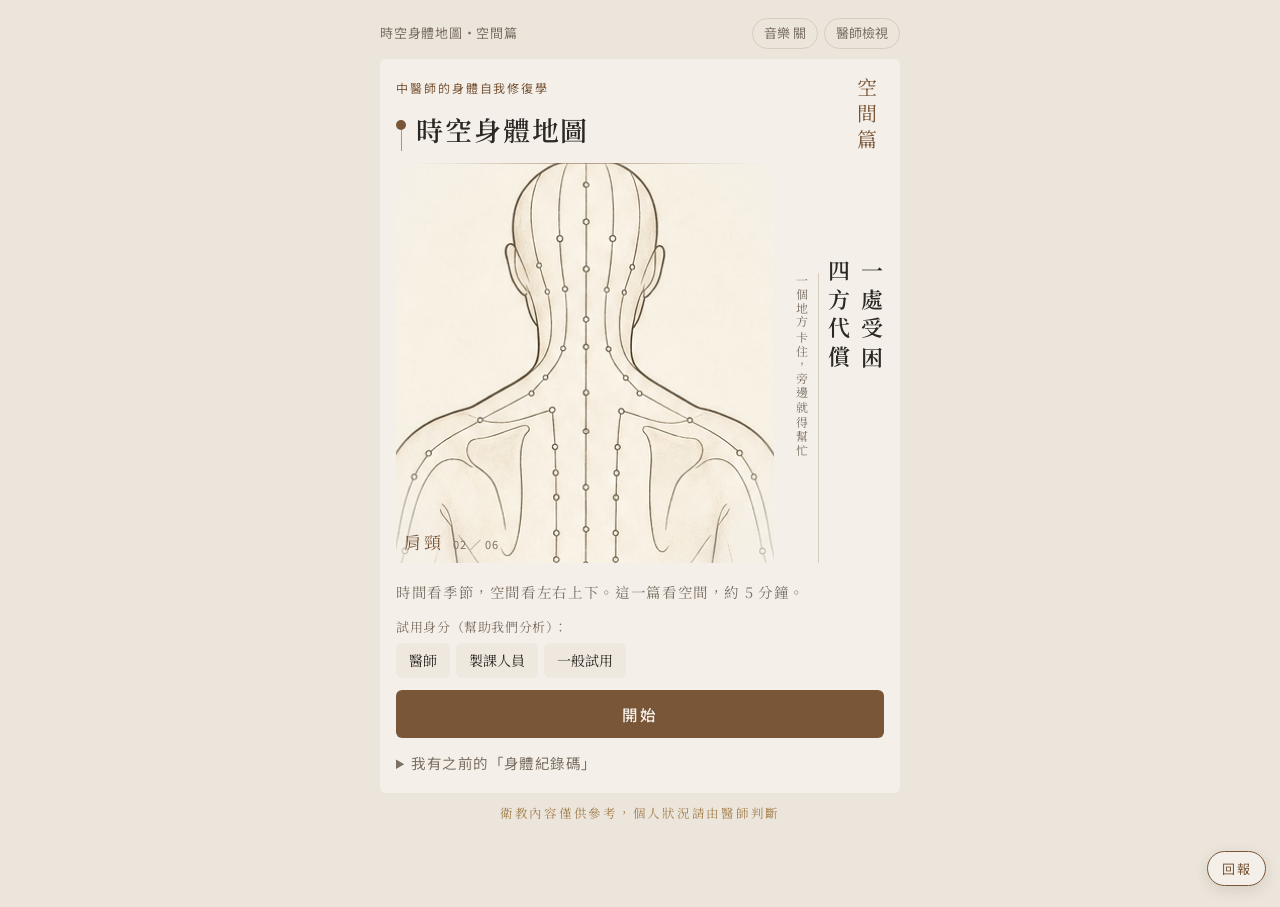
==== commit 5d3c9b4d: "v1.4：四個方向改為開場動畫＋四方向＋收尾（這一篇 vs 課程）、拍照第 2 步改中景錄影站線圖、點位編號縮小 Co-Authored-By: Claude Opus 5.5 <noreply@an" ====
--- a/index.html
+++ b/index.html
@@ -103,6 +103,26 @@
 .axend{font-size:17px;text-align:center;margin:4px 0}
 .ptex2{display:grid;grid-template-columns:42% 1fr;gap:10px;align-items:start}.ptex2 img{width:100%;border-radius:8px}
 .ptex2 ol{margin:0;padding:0;list-style:none;display:flex;flex-direction:column;gap:6px}.ptex2 li{font-size:14px;line-height:1.45;color:var(--muted)}.ptex2 li b{display:block;font-size:16px;color:var(--ink)}
+
+.axhero{display:grid;grid-template-columns:1fr 92px;gap:6px;align-items:stretch}
+.axhero .fig{position:relative;height:min(44vh,380px);aspect-ratio:2/3;margin:0 auto;-webkit-mask-image:radial-gradient(ellipse 80% 85% at 50% 50%,#000 65%,transparent 100%);mask-image:radial-gradient(ellipse 80% 85% at 50% 50%,#000 65%,transparent 100%)}
+.axhero .fig img{position:absolute;inset:0;width:100%;height:100%;object-fit:contain;mix-blend-mode:multiply;filter:saturate(.6);opacity:0;transition:opacity 1s}
+.axhero.p0 .b,.axhero.p1 .b,.axhero.p3 .b,.axhero.p2 .s{opacity:1}
+.axhero svg{position:absolute;inset:0;width:100%;height:100%;fill:none;stroke:#a8553a;stroke-width:.9;stroke-linecap:round;stroke-linejoin:round}
+.axhero svg .d{stroke-dasharray:2 2;stroke-width:.5}.axhero svg text{fill:#7a5638;stroke:none;font-size:6px;font-family:var(--fs);font-weight:600}
+.axhero .g{opacity:0;transition:opacity .8s}.axhero.p0 .ud,.axhero.p1 .lr,.axhero.p2 .fb,.axhero.p3 .io{opacity:1}
+.axhero .io ellipse{stroke-dasharray:3 2;animation:axd 1.4s linear infinite}
+.axhero .vt{writing-mode:vertical-rl;display:block;white-space:nowrap;padding-top:6px;position:relative}.axhero .vt .w{display:block;position:relative;height:7.5em;width:44px}
+.axhero .vt b{position:absolute;top:0;right:0;font-family:var(--fs);font-weight:600;font-size:30px;letter-spacing:.35em;color:var(--ink);opacity:0;transform:translateY(6px);transition:opacity .7s,transform .7s}
+.axhero.p0 .v0,.axhero.p1 .v1,.axhero.p2 .v2,.axhero.p3 .v3{opacity:1;transform:none}
+.axhero .vt span{display:block;margin-top:0;margin-right:12px;font-size:12px;letter-spacing:.18em;color:var(--muted);border-right:1px solid var(--line);padding-right:6px}
+.axprog{display:flex;justify-content:center;gap:6px}.axprog i{width:6px;height:6px;border-radius:50%;background:var(--line)}.axprog i.on{background:var(--brown);width:18px;border-radius:3px}
+.axfin{display:grid;grid-template-columns:1fr 26px 1fr;align-items:center;gap:4px}
+.axfin .c{background:#efe9df;border-radius:10px;padding:10px;text-align:center;display:flex;flex-direction:column;gap:2px}
+.axfin .c.on{background:#e9dfcf;outline:1.5px solid var(--brown)}
+.axfin .im{height:min(24vh,190px);overflow:hidden}.axfin .im img{height:100%;mix-blend-mode:multiply;filter:saturate(.6)}
+.axfin b{font-family:var(--fs);font-size:18px;color:var(--ink)}.axfin span{font-size:15px;color:var(--brown);letter-spacing:.1em}.axfin p{font-size:14px;line-height:1.5;margin:4px 0 0;text-align:left;color:var(--muted)}
+.axfin .plus{font-size:24px;color:var(--brown);text-align:center}
 </style>
 </head>
 <body>
@@ -208,12 +228,26 @@
     vt.classList.remove('on'); hl.classList.remove('on'); setTimeout(()=>{ vt.innerHTML=h.t.split('　').map(x=>`<b>${esc(x)}</b>`).join('')+`<span>${esc(h.s)}</span>`; hl.querySelector('em').textContent=h.n; hl.querySelector('small').textContent=String(idx+1).padStart(2,'0')+' ／ '+String(HERO.length).padStart(2,'0'); vt.classList.add('on'); hl.classList.add('on'); },RM()?0:500);
     cur=1-cur; k=(k+1)%HERO.length; };
   show(); if(!RM()) window._hero=setInterval(()=>{ if(!document.body.contains(fig)) return clearInterval(window._hero); show(); },4200); }
-function vAxes(){ const A=EX.axes, k=S.ax||0, it=A.items[k];
+function vAxes(){ const A=EX.axes, n=A.items.length, k=S.ax||0, last=n+1, dots=`<div class="axprog">${Array.from({length:n+2},(_,i)=>`<i class="${i===k?'on':''}"></i>`).join('')}</div>`;
+  if(k===0) return `<div class="card"><span class="kicker" ${F(0)}>先認識「空間」</span><h2 class="mark" ${F(.1)}>${esc(A.intro.t)}</h2>
+    <div class="axhero p0" id="axh" ${F(.2)}><div class="fig"><img class="b" src="img/tcm_line.jpg" alt=""><img class="s" src="img/tcm_side.jpg" alt="">
+      <svg viewBox="0 0 100 150" preserveAspectRatio="none"><g class="g ud"><path d="M90 18 V132 M86 24 L90 18 L94 24 M86 126 L90 132 L94 126"/><path class="d" d="M8 72 H92"/><text x="84" y="14">上</text><text x="84" y="142">下</text></g>
+        <g class="g lr"><path d="M10 58 H90 M16 54 L10 58 L16 62 M84 54 L90 58 L84 62"/><path class="d" d="M50 6 V146"/><text x="6" y="52">左</text><text x="88" y="52">右</text></g>
+        <g class="g fb"><path d="M22 60 H78 M28 56 L22 60 L28 64 M72 56 L78 60 L72 64"/><text x="16" y="54">前</text><text x="78" y="54">後</text></g>
+        <g class="g io"><ellipse cx="41" cy="94" rx="9" ry="3"/><ellipse cx="59" cy="94" rx="9" ry="3"/><text x="28" y="106">內轉</text><text x="58" y="106">外轉</text></g></svg></div>
+      <div class="vt"><span class="w"><b class="v0">上下</b><b class="v1">左右</b><b class="v2">前後</b><b class="v3">內外</b></span><span>${esc(A.intro.s)}</span></div></div>
+    <p class="lead" ${F(.5)}>${esc(A.intro.body)}</p>${dots}<button class="btn" data-act="axnext" ${F(.7)}>看看這四組方向 ›</button></div>`;
+  if(k===last) return `<div class="card"><span class="kicker">先認識「空間」</span><h2 class="mark">${esc(A.final.t)}</h2>
+    <div class="axfin"><div class="c on" ${F(.1)}><div class="im"><img src="img/tcm_line.jpg" alt=""></div><b>這一篇</b><span>上下・左右</span><p>${esc(A.final.a)}</p></div><div class="plus" ${F(.35)}>＋</div>
+      <div class="c" ${F(.5)}><div class="im"><img src="img/tcm_side.jpg" alt=""></div><b>課程裡</b><span>前後・內外</span><p>${esc(A.final.b)}</p></div></div>
+    <p class="axend" ${F(.8)}>${esc(A.final.c)}</p>${dots}<button class="btn" data-act="next" ${F(1)}>開始我的探索</button></div>`;
+  const it=A.items[k-1];
   return `<div class="card"><span class="kicker">先認識「空間」</span><h2 class="mark">${esc(A.t)}</h2>
   <div class="ax ax-${it.k}" id="ax"><div class="axfig"><img src="${it.k==='fb'?'img/tcm_side.jpg':'img/tcm_line.jpg'}" alt=""><i class="a1"></i><i class="a2"></i><b class="l1"></b><b class="l2"></b><svg class="rot" viewBox="0 0 100 60"><g class="rg r1"><ellipse cx="34" cy="30" rx="13" ry="5"/><path d="M47 30 l-5 -4 M47 30 l-5 3"/></g><g class="rg r2"><ellipse cx="66" cy="30" rx="13" ry="5"/><path d="M53 30 l5 -4 M53 30 l5 3"/></g><text x="34" y="46" text-anchor="middle">往內轉</text><text x="66" y="46" text-anchor="middle">往外轉</text></svg></div>
-    <div class="axtx"><div class="axname">${esc(it.name)}</div><p>${esc(it.d)}</p><span class="axbadge ${it.on?'on':''}">${it.on?'✓ 這一篇會看':'✗ 這一篇不看'}</span>${it.note?`<p class="muted sm">${esc(it.note)}</p>`:''}</div></div>
-  <div class="axdots">${A.items.map((x,i)=>`<button data-act="axgo" data-i="${i}" class="${i===k?'on':''} ${x.on?'yes':''}">${esc(x.name)}</button>`).join('')}</div>
-  ${k===A.items.length-1?`<p class="axend">${esc(A.end)}</p><button class="btn" data-act="next">我知道了</button>`:`<button class="btn" data-act="axnext">下一個方向 ›</button>`}</div>`; }
+    <div class="axtx"><div class="axname">${esc(it.name)}</div><p>${esc(it.d)}</p><span class="axbadge ${it.on?'on':''}">${it.on?'✓ 這一篇會看':'→ 課程裡會教'}</span>${it.note?`<p class="muted sm">${esc(it.note)}</p>`:''}</div></div>
+  <div class="axdots">${A.items.map((x,i)=>`<button data-act="axgo" data-i="${i+1}" class="${i+1===k?'on':''} ${x.on?'yes':''}">${esc(x.name)}</button>`).join('')}</div>
+  ${dots}<button class="btn" data-act="axnext">${k===n?'所以這一篇…':'下一組方向'} ›</button></div>`; }
+function startAxHero(){ clearInterval(window._axh); const h=$('#axh'); if(!h) return; let p=0; if(RM()) return; window._axh=setInterval(()=>{ if(!document.body.contains(h)) return clearInterval(window._axh); p=(p+1)%4; h.className='axhero p'+p; },2000); }
 function vPre(){ const P=EX.pre, v=S.a.struct;
   return `<div class="card"><span class="kicker">開始之前</span><h2 class="mark">${esc(P.t)}</h2><ol class="bigsteps pre">${P.items.map((t,i)=>`<li class="on" ${F(.1+i*.15)}><b>${i+1}</b>${esc(t)}</li>`).join('')}</ol>
     <h3 ${F(.6)}>${esc(P.ask)}</h3><div class="row" ${F(.7)}>${['有','沒有'].map(o=>`<button class="opt c" data-act="ans" data-q="struct" data-v="${o}" aria-pressed="${v===o}">${o}</button>`).join('')}</div></div>`; }
@@ -490,7 +524,7 @@
   const c=await fileToCanvas(e.target.files[0]), d=await detect(c); S.ph={mode:'upload', img:c, lm:d.lm, ai:d.ai, feetWarn:!!(d.feet&&d.feet.vis>.5&&(d.feet.outL+d.feet.outR)/2>25)}; if(S.ph.feetWarn) Tele.ev('feet_out'); Tele.ev('ai',{k:d.ai}); S.i=FLOW.indexOf(PTS[0].id); render(); });
 function toast(t){ let el=$('#toast'); if(!el){ el=document.createElement('div'); el.id='toast'; el.className='toast'; document.body.appendChild(el); } el.textContent=t; el.hidden=false; clearTimeout(window._tt); window._tt=setTimeout(()=>el.hidden=true,2400); }
 function after(n){
-  fillQP(); fillDC(); startFlips(); fillKnee(); if(n==='axes') setTimeout(()=>{ const a=$('#ax'); a&&a.classList.add('go'); },60);
+  fillQP(); fillDC(); startFlips(); fillKnee(); if(n==='axes'){ setTimeout(()=>{ const a=$('#ax'); a&&a.classList.add('go'); },60); startAxHero(); }
   if(n==='cover') startHero(); else clearInterval(window._hero);
   if(n[0]==='K'){ const p=PTS.find(x=>x.id===n); drawPointsOn($('#cv'), S.ph.img, S.ph.lm, ()=>Tele.ev('drag'), p.keys); fillPtEx(); }
   if(n==='look'){ const m=makeCrops(S.ph.img,S.ph.lm); S.regions=m.regions; const cv=$('#pv'), img=S.ph.img, box=partBox(S.ph.lm,'all'), [x0,y0,x1,y1]=box, W=Math.min(900,Math.round(x1-x0)), sc=W/(x1-x0), H=Math.round((y1-y0)*sc); cv.width=W; cv.height=H; const g=cv.getContext('2d'); drawCrop(g,img,box,W,H);
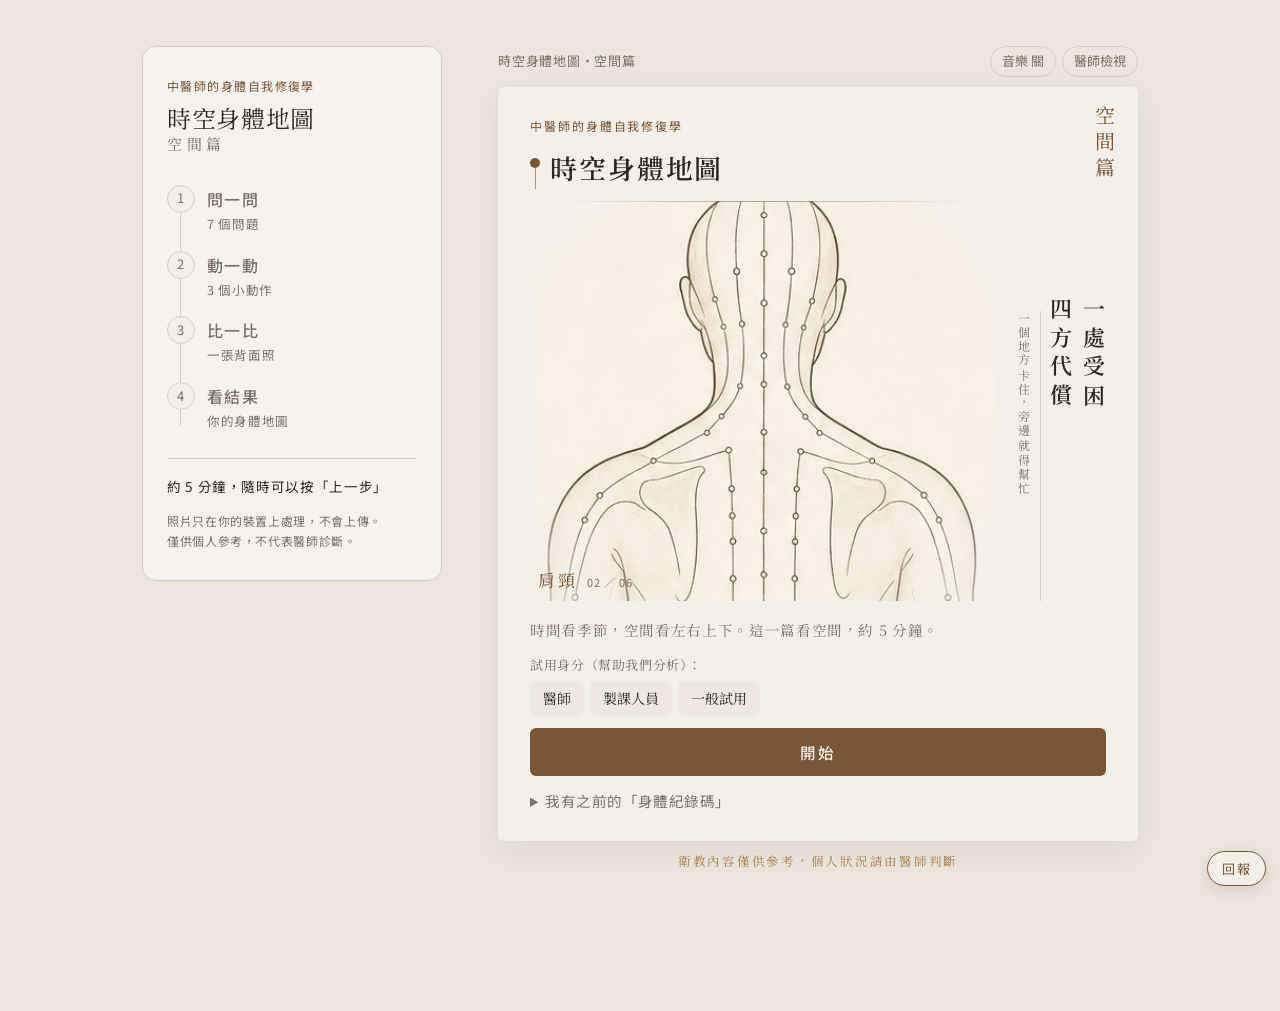
==== commit 6d000474: "v1.9：桌機版進度欄與畫面切換優化（與 PPA 版同步） Co-Authored-By: Claude Opus 5.5 <noreply@anthropic.com>" ====
--- a/index.html
+++ b/index.html
@@ -123,10 +123,14 @@
 .axfin .im{height:min(24vh,190px);overflow:hidden}.axfin .im img{height:100%;mix-blend-mode:multiply;filter:saturate(.6)}
 .axfin b{font-family:var(--fs);font-size:18px;color:var(--ink)}.axfin span{font-size:15px;color:var(--brown);letter-spacing:.1em}.axfin p{font-size:14px;line-height:1.5;margin:4px 0 0;text-align:left;color:var(--muted)}
 .axfin .plus{font-size:24px;color:var(--brown);text-align:center}
+.dref{position:relative;display:grid;grid-template-columns:1fr 1fr 1.25fr;gap:6px;align-items:start}.dref figure{margin:0}.dref img{width:100%;display:block;border-radius:6px}.dref figcaption{font-size:12.5px;text-align:center;color:var(--ink);margin-top:4px}.dcalls{display:flex;flex-direction:column;justify-content:space-between;position:relative;z-index:1}.dc{border:1.5px solid var(--brown);border-radius:8px;padding:3px 7px;font-size:12.5px;line-height:1.35;background:var(--paper);color:var(--ink)}.dline{position:absolute;inset:0;width:100%;height:100%;pointer-events:none;stroke:var(--brown);fill:var(--brown);stroke-width:1.5}.dpill{margin:10px auto 0;text-align:center;background:var(--soft);border-radius:999px;padding:7px 14px;font-size:15px;color:var(--ink)}.zoom{margin:12px 0 4px}.zoom img{width:100%;height:130px;object-fit:cover;object-position:50% 48%;border-radius:6px;display:block}.zoom figcaption{font-size:15px;color:var(--ink);margin-top:6px;text-align:center}
 </style>
 </head>
 <body>
+<div class="bsm-shell">
+<aside class="bsm-rail" aria-label="進度"><p class="bsm-rail-kicker">中醫師的身體自我修復學</p><p class="bsm-rail-title">時空身體地圖<span>空間篇</span></p><ol class="bsm-rail-steps" data-rail-steps></ol><p class="bsm-rail-meta" data-rail-meta></p><p class="bsm-rail-note">照片只在你的裝置上處理，不會上傳。<br>僅供個人參考，不代表醫師診斷。</p></aside>
 <div class="app" id="app"></div>
+</div>
 <div id="fx"></div>
 <button class="fab" id="fab" data-act="report">回報</button>
 <script src="config.js"></script>
@@ -197,8 +201,17 @@
   $('#app').innerHTML = `${PREVIEW?'<div class="pv">醫師預覽模式：正在使用你在後台編輯的設定</div>':''}<div class="top">${left}<div class="r"><button data-act="snd" aria-pressed="${on}">${on?'音樂 開':'音樂 關'}</button><button data-act="doc" aria-pressed="${S.doc}">醫師檢視</button></div></div>${stageBar()}${body}${n==='cover'?'<p class="foot">衛教內容僅供參考，個人狀況請由醫師判斷</p>':''}`;
   $('#fab').classList.toggle('up', n==='result');
   Tele.screen(n==='inter'?'inter'+(S.slide+1):n==='result'?'report'+(S.rp+1):n);
-  after(n); window.scrollTo(0,0);
+  after(n); railUpdate(n); const y=window.scrollY; if(y>0) window.scrollTo({top:0, behavior: y<900&&!RM()?'smooth':'auto'});
 }
+// ---------- 桌機版：左側進度欄（手機版由 CSS 隱藏） ----------
+function railUpdate(n){ const ol=document.querySelector('[data-rail-steps]'); if(!ol) return; const cur=STAGE_OF(n);
+  const cnt=[0,QS.length,MOVES.length,TRIAL?0:FLOW.filter(x=>STAGE_OF(x)===3).length,1], sub=['',QS.length+' 個問題',MOVES.length+' 個小動作','一張背面照','你的身體地圖'];
+  ol.innerHTML=STAGES.map((t,k)=>{ const st=(k+1)<cur||n==='result'&&k<3?'done':(k+1)===cur?'now':''; return `<li class="${st}"><i>${st==='done'?'✓':k+1}</i><b>${t}</b><span>${sub[k+1]}</span></li>`; }).join('');
+  const meta=document.querySelector('[data-rail-meta]'); if(meta){ const left=Math.max(0, FLOW.indexOf('result')-S.i); meta.textContent = cur===0?'約 5 分鐘，隨時可以按「上一步」':n==='result'?'完成了，往右看你的身體地圖':`還有大約 ${left} 個畫面`; } }
+// 鍵盤：Enter 下一步、← 上一步（輸入框裡不作用）
+document.addEventListener('keydown', e=>{ const t=e.target; if(t&&(t.tagName==='INPUT'||t.tagName==='TEXTAREA'||t.isContentEditable)) return; if(e.altKey||e.ctrlKey||e.metaKey) return;
+  if(e.key==='Enter'&&!(t&&(t.tagName==='BUTTON'||t.tagName==='A'))){ const b=[...document.querySelectorAll('#app [data-act=next]')].find(x=>!x.disabled&&x.offsetParent); if(b){ e.preventDefault(); b.click(); } }
+  if(e.key==='ArrowLeft'){ const b=document.querySelector('#app [data-act=back]'); if(b){ e.preventDefault(); b.click(); } } });
 const go=d=>{ S.i=Math.max(0,Math.min(FLOW.length-1,S.i+d)); render(); };
 const next=()=>go(1), back=()=>go(-1);
 
@@ -278,15 +291,23 @@
     ${!step2?`<h3>${esc(m.ask)}${idc(m.id)}</h3><div class="opts grid">${sides.map(o=>`<button class="opt c" data-act="mv" data-m="${m.id}" data-k="side" data-v="${o}" aria-pressed="${v.side===o}">${o}</button>`).join('')}</div>`
       :`<h3>${esc(v.side)}的感覺，比較像哪一種？</h3><div class="opts">${feel.map(o=>`<button class="opt" data-act="mv" data-m="${m.id}" data-k="feel" data-v="${o}">${o}</button>`).join('')}</div><button class="btn ghost small" data-act="mvreset" data-m="${m.id}" style="align-self:center">重選左右</button>`}
   </div>${note(m.note)}`; }
-function vPh1(){ return `<div class="card"><span class="kicker">比一比｜拍一張背面照</span><h2 class="mark">照片要拍成這樣</h2>
-  <div class="row" style="align-items:center"><img src="img/demo_back.jpg" alt="正確的背面照範例" style="flex:1;max-height:42vh;object-fit:contain;border-radius:6px;background:var(--soft)"><div style="flex:1;display:flex;flex-direction:column;gap:10px" class="ui"><span class="chip">✓ 頭到腳都拍到</span><span class="chip">✓ 背對手機</span><span class="chip">✓ 肩膀露出來</span><span class="chip">✓ 膝蓋後面露出來</span><span class="chip">✓ 光腳</span></div></div>
-  <div class="ex2">${[[CFG.sources.stance.ok,'✓ '+CFG.sources.stance.t,''],[CFG.sources.stance.no,'✗ '+CFG.sources.stance.bad,'bad']].map(([src,cap,c])=>`<figure class="${c}"><img src="${src}" alt=""><figcaption>${esc(cap)}</figcaption></figure>`).join('')}</div>
-  <p class="muted sm">${esc(CFG.sources.stance.tip)}穿運動內衣或背心、短褲，頭髮綁起來。</p><button class="btn" data-act="next">看怎麼拍</button></div>`; }
+function vPh1(){ const D=CFG.sources.dress, st=CFG.sources.stance; return `<div class="card"><span class="kicker">比一比｜拍一張背面照</span><h2 class="mark">${esc(D.t||'照片要拍成這樣')}</h2>
+  <div class="dref" id="dref"><figure><img src="${D.male}" alt="男生背面範例"><figcaption>${esc(D.maleCap)}</figcaption></figure><figure class="df"><img src="${D.female}" alt="女生背面範例"><figcaption>${esc(D.femaleCap)}</figcaption></figure>
+  <div class="dcalls">${D.calls.map((c,i)=>`<div class="dc" ${F(.1+i*.08)}>${esc(c[0])}</div>`).join('')}</div><svg class="dline"></svg></div>
+  <div class="dpill">${esc(D.foot)}</div>
+  ${D.zoom?`<figure class="zoom"><img src="${D.zoom}" alt="髂骨位置"><figcaption>${esc(D.zoomCap||'')}</figcaption></figure>`:''}${note(D.note)}
+  <div class="ex2">${[[st.ok,'✓ '+st.t,''],[st.no,'✗ '+st.bad,'bad']].map(([src,cap,c])=>`<figure class="${c}"><img src="${src}" alt=""><figcaption>${esc(cap)}</figcaption></figure>`).join('')}</div>
+  <p class="muted sm">${esc(st.tip)}</p><button class="btn" data-act="next">看怎麼拍</button></div>`; }
+function layoutDref(){ const R=$('#dref'); if(!R) return; const fi=R.querySelector('.df img'), cs=R.querySelector('.dcalls'), sv=R.querySelector('.dline'); if(!fi.complete||!fi.naturalWidth){ fi.onload=layoutDref; return; }
+  const rb=R.getBoundingClientRect(), ib=fi.getBoundingClientRect(); cs.style.height=ib.height+'px'; const calls=CFG.sources.dress.calls;
+  sv.setAttribute('viewBox',`0 0 ${rb.width} ${rb.height}`); sv.innerHTML=[...cs.children].map((el,i)=>{ const b=el.getBoundingClientRect(), x1=b.left-rb.left, y1=b.top-rb.top+b.height/2, x2=ib.left-rb.left+ib.width*calls[i][1]/100, y2=ib.top-rb.top+ib.height*calls[i][2]/100;
+    return `<line x1="${x1}" y1="${y1}" x2="${x2}" y2="${y2}"/><circle cx="${x2}" cy="${y2}" r="3"/>`; }).join(''); }
+window.addEventListener('resize',()=>{ if(FLOW[S.i]==='ph1') layoutDref(); });
 function vPh2(){ const st=CFG.sources.photoSteps;
   return `<div class="card"><span class="kicker">比一比｜怎麼拍</span><h2 class="mark">用手機直直的錄影</h2><div class="flip big" data-flip data-steps="1">${st.map(([src],i)=>`<img src="${src}" alt="" class="${i===0?'on':''}">`).join('')}<div class="fd">${st.map((_,i)=>`<i class="${i===0?'on':''}"></i>`).join('')}</div><div class="cap" hidden data-caps='${JSON.stringify(st.map(f=>f[1])).replace(/'/g,'&#39;')}'></div></div>
   <ol class="bigsteps">${st.map(([,t],i)=>`<li class="${i===0?'on':''}"><b>${i+1}</b>${esc(t)}</li>`).join('')}</ol><button class="btn" data-act="next">錄好了，下一步</button></div>`; }
 function vPh3(){ const sh=CFG.sources.photoShot; return `<div class="card"><span class="kicker">比一比｜選照片</span><h2 class="mark" style="font-size:30px">${esc(sh.t)}</h2>
-  <img class="photo-r" src="${sh.img}" alt="" style="max-height:34vh;object-fit:cover"><p class="lead">${esc(sh.sub)}</p>
+  <img class="photo-r" src="${sh.img}" alt="" style="width:100%;height:38vh;object-fit:cover;object-position:50% 47%"><p class="lead">${esc(sh.sub)}</p>
   <label class="btn" for="file">選這張截圖</label><input type="file" id="file" accept="image/*"><button class="btn ghost" data-act="demo">先用示範照片試試看</button>
   <p class="muted sm">照片只在你的手機裡，不會傳出去。</p><div id="phmsg"></div><button class="btn ghost small" data-act="skipphoto" style="align-self:center">這次先不拍照</button></div>`; }
 function vPts(id){ const p=PTS.find(x=>x.id===id), k=PTS.indexOf(p);
@@ -347,7 +368,7 @@
   P.push(['一眼看懂',`<span class="kicker" ${F(0)}>一眼看懂</span><div ${F(.1)}>${qpTag(r.qs,r.main||r.lean,{w:620,src:'user'},'mapimg')}${lvLegend()}</div>
     <p class="say" ${F(.35)}>${say}</p>${r.main?`<div class="sure" ${F(.6)}>${dots(r.nAgree)}<span>${r.nAgree>=3?'三個提示都這樣說':'三個提示裡有兩個這樣說'}</span></div>`:''}${S.a.struct==='有'?`<div class="warnbox" ${F(.7)}>${esc(EX.pre.caveat)}</div>`:''}${TRIAL?`<div class="warnbox" ${F(.7)}>試用版只用了回答和動作。完整版會加上一張背面照，看得更準。</div>`:''}<p class="muted sm" ${F(.75)}>${esc(EX.disclaimer)}往後翻，看為什麼、今天可以做什麼。</p>`]);
   if(prevs.length) P.push(['這段時間的變化',`<span class="kicker">這段時間的變化</span><h2 class="mark">你已經記錄 ${H.length} 次了</h2><div class="histrow">${H.slice(-6).map(e=>`<div class="hm ${e.id===S.entryId?'now':''}">${qpTag(qsOf(e),e.m,{w:150,labels:false})}<span>${esc(e.d)}${e.id===S.entryId?'（今天）':''}${e.demo?'＊':''}</span></div>`).join('')}</div>${chartSVG(H.slice(-6))}<p>${changeSentence(H.slice(-6))}</p>${H.some(e=>e.demo)?'<p class="muted sm">＊示範紀錄</p>':''}`]);
-  P.push(['為什麼這樣說',`<span class="kicker">為什麼這樣說</span><h2 class="mark">你今天找到 ${r.votes.length} 個提示</h2><div class="row" style="align-items:flex-start"><div style="flex:1">${hasPhoto?'<img id="annot" alt="" style="width:100%;border-radius:6px;max-height:46vh;object-fit:contain;background:#2a2420">':qpTag(r.qs,r.main,{w:300,labels:false})}</div>
+  P.push(['為什麼這樣說',`<span class="kicker">為什麼這樣說</span><h2 class="mark">你今天找到 ${r.votes.length} 個提示</h2><div class="row" style="align-items:flex-start"><div style="flex:1">${hasPhoto?'<img id="annot" alt="" style="width:100%;border-radius:6px;max-height:40vh;object-fit:contain;background:#2a2420">':qpTag(r.qs,r.main,{w:300,labels:false})}</div>
     <div style="flex:1.1;display:flex;flex-direction:column;gap:8px"><div class="quad2">${QUADS.map(cell).join('')}</div><div class="ui sm" style="display:flex;flex-direction:column;gap:4px">${r.votes.map(v=>`<span>・${esc(v.label)}</span>`).join('')||'這次沒有明確的提示'}${S.a.scar&&S.a.scar!=='沒有'?`<span class="muted">・${esc(S.a.scar)}有開刀的疤（不計分，醫師會參考）</span>`:''}</div></div></div>
     <p class="muted sm">至少 ${CFG.logic.minAgree} 種提示（回答、動作、照片）指向同一邊，才會說「這邊比較緊繃」。輕微不一樣很正常。</p>`]);
   const finds=[];
@@ -525,7 +546,7 @@
 function toast(t){ let el=$('#toast'); if(!el){ el=document.createElement('div'); el.id='toast'; el.className='toast'; document.body.appendChild(el); } el.textContent=t; el.hidden=false; clearTimeout(window._tt); window._tt=setTimeout(()=>el.hidden=true,2400); }
 function after(n){
   fillQP(); fillDC(); startFlips(); fillKnee(); if(n==='axes'){ setTimeout(()=>{ const a=$('#ax'); a&&a.classList.add('go'); },60); startAxHero(); }
-  if(n==='cover') startHero(); else clearInterval(window._hero);
+  if(n==='ph1') layoutDref(); if(n==='cover') startHero(); else clearInterval(window._hero);
   if(n[0]==='K'){ const p=PTS.find(x=>x.id===n); drawPointsOn($('#cv'), S.ph.img, S.ph.lm, ()=>Tele.ev('drag'), p.keys); fillPtEx(); }
   if(n==='look'){ const m=makeCrops(S.ph.img,S.ph.lm); S.regions=m.regions; const cv=$('#pv'), img=S.ph.img, box=partBox(S.ph.lm,'all'), [x0,y0,x1,y1]=box, W=Math.min(900,Math.round(x1-x0)), sc=W/(x1-x0), H=Math.round((y1-y0)*sc); cv.width=W; cv.height=H; const g=cv.getContext('2d'); drawCrop(g,img,box,W,H);
     CMPS.forEach((c,i)=>S.regions[c.key].forEach(([x,y,sz])=>{ const px=(x-x0)*sc, py=(y-y0)*sc, rr=sz*.45*sc; g.beginPath(); g.arc(px,py,rr,0,7); g.lineWidth=Math.max(3,W/160); g.strokeStyle='#7a5638'; g.stroke(); const r=Math.max(18,W/26), bx=px+rr*.72, by=py-rr*.72; g.beginPath(); g.arc(bx,by,r,0,7); g.fillStyle='#7a5638'; g.fill(); g.fillStyle='#fff'; g.font=`${Math.round(r*1.2)}px sans-serif`; g.textAlign='center'; g.textBaseline='middle'; g.fillText(String(i+1),bx,by); g.textAlign='left'; g.textBaseline='alphabetic'; })); }
--- a/style.css
+++ b/style.css
@@ -197,3 +197,37 @@
 td,th{border-bottom:1px solid var(--line);padding:5px 4px;text-align:left;font-weight:400}
 th{color:var(--muted)}
 @media (prefers-reduced-motion: reduce){*{animation:none!important;transition:none!important}}
+
+/* ---------- 畫面切換與互動回饋（手機、桌機共用） ---------- */
+@keyframes bsmIn{from{opacity:0;transform:translateY(10px)}to{opacity:1;transform:none}}
+.app>.card,.app>.stages{animation:bsmIn .32s cubic-bezier(.2,.7,.2,1) both}
+.btn,.opt,.chip,.bk,.top button{transition:background-color .18s,border-color .18s,transform .12s,box-shadow .18s}
+.btn:active,.opt:active{transform:scale(.98)}
+@media (hover:hover){ .btn:hover{filter:brightness(1.06);box-shadow:0 4px 14px rgba(90,60,30,.18)} .opt:hover{border-color:var(--brown)} .bk:hover{color:var(--brown)} button,[data-act]{cursor:pointer} }
+:focus-visible{outline:2px solid var(--brown);outline-offset:2px}
+@media (prefers-reduced-motion:reduce){ .app>.card,.app>.stages{animation:none} }
+.bsm-rail{display:none}
+
+/* ---------- 桌機版：左側進度欄＋右側內容 ---------- */
+@media (min-width:1024px){
+  .bsm-shell{padding:28px 24px 56px}
+  .bsm-shell{display:grid;grid-template-columns:280px minmax(0,600px);gap:40px;justify-content:center;align-items:start}
+  .bsm-shell .app{max-width:600px;width:100%;margin:0}
+  .bsm-rail{display:block;position:sticky;top:28px;padding:28px 24px;border-radius:14px;background:rgba(255,255,255,.55);border:1px solid var(--line);font-family:var(--fu)}
+  .bsm-rail-kicker{margin:0;font-size:12px;letter-spacing:.12em;color:var(--brown)}
+  .bsm-rail-title{margin:6px 0 22px;font-family:var(--fs);font-size:24px;line-height:1.35;color:var(--ink)}
+  .bsm-rail-title span{display:block;font-size:15px;color:var(--muted);letter-spacing:.3em}
+  .bsm-rail-steps{list-style:none;margin:0;padding:0;position:relative}
+  .bsm-rail-steps::before{content:"";position:absolute;left:13px;top:14px;bottom:14px;width:1px;background:var(--line)}
+  .bsm-rail-steps li{position:relative;display:grid;grid-template-columns:28px 1fr;column-gap:12px;padding:8px 0;color:var(--muted);transition:color .25s}
+  .bsm-rail-steps i{grid-row:span 2;width:28px;height:28px;border-radius:50%;display:grid;place-items:center;font-style:normal;font-size:13px;background:var(--paper);border:1px solid var(--line);transition:all .25s}
+  .bsm-rail-steps b{font-weight:500;font-size:16px;letter-spacing:.08em}
+  .bsm-rail-steps span{font-size:12.5px}
+  .bsm-rail-steps li.now{color:var(--ink)} .bsm-rail-steps li.now i{background:var(--brown);border-color:var(--brown);color:var(--paper);box-shadow:0 0 0 5px rgba(122,82,56,.12)}
+  .bsm-rail-steps li.done i{background:var(--soft);color:var(--brown)}
+  .bsm-rail-meta{margin:18px 0 0;padding-top:16px;border-top:1px solid var(--line);font-size:13.5px;color:var(--ink)}
+  .bsm-rail-note{margin:12px 0 0;font-size:12px;line-height:1.7;color:var(--muted)}
+  .bsm-shell .stages{display:none}
+  .bsm-shell .card{padding:28px 32px;box-shadow:0 10px 30px rgba(90,60,30,.07)}
+}
+@media (min-width:1280px){ .bsm-shell{grid-template-columns:300px minmax(0,640px);gap:56px} .bsm-shell .app{max-width:640px} }
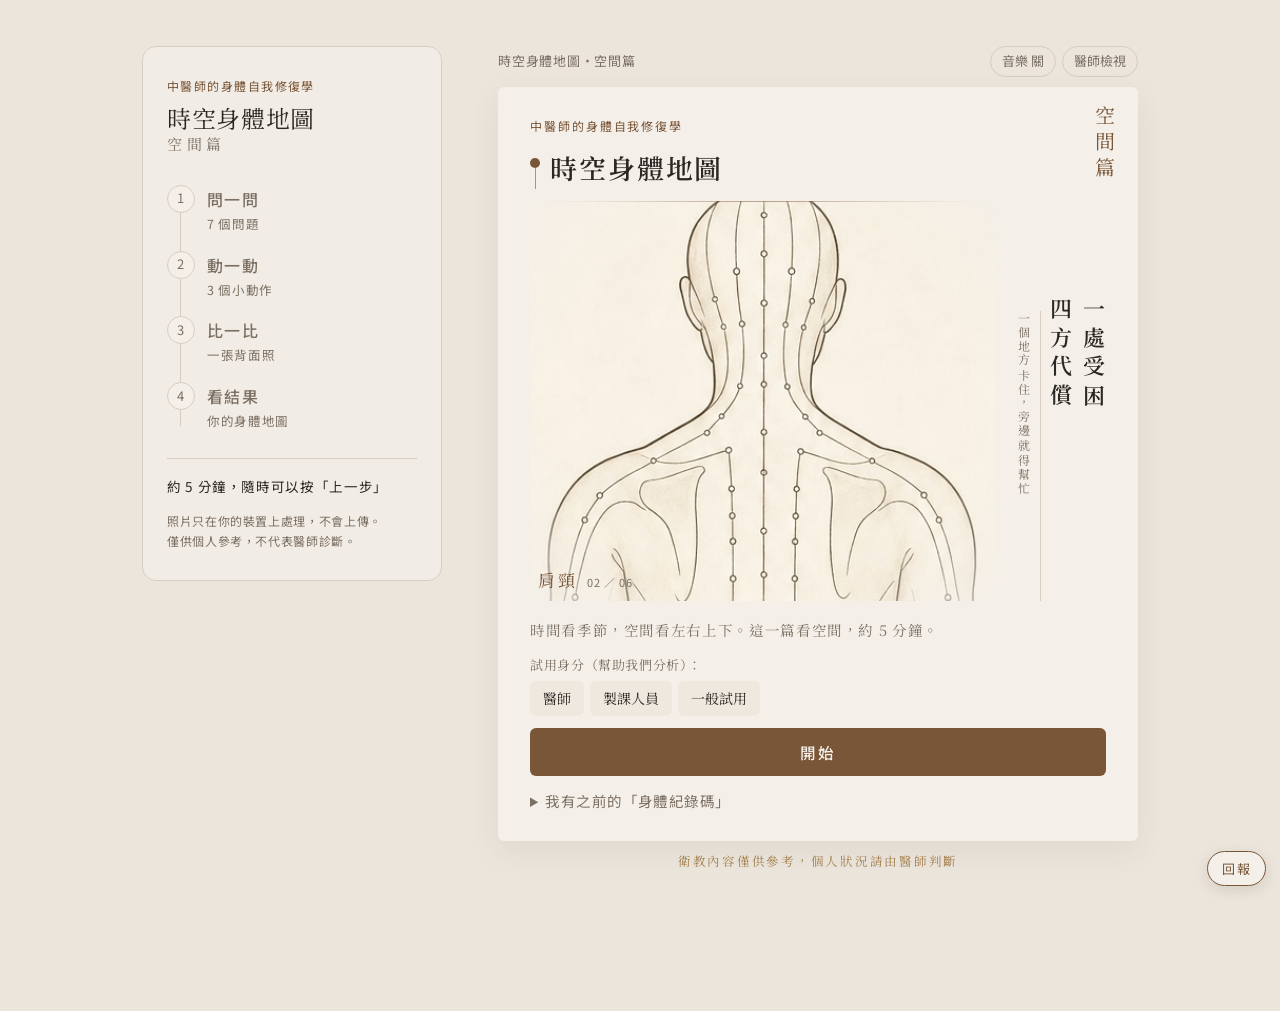
==== commit d9e72fb8: "v1.9.1 暗黑模式：桌機左側進度欄跟著變色 Co-Authored-By: Claude Opus 5.5 <noreply@anthropic.com>" ====
--- a/index.html
+++ b/index.html
@@ -96,7 +96,7 @@
 @keyframes axr{0%,100%{transform:scaleX(1)}50%{transform:scaleX(-1)}}
 .axtx .axname{font-family:var(--fs);font-size:44px;font-weight:600;color:var(--ink);letter-spacing:.2em}
 .axtx p{font-size:17px;margin:6px 0}
-.axbadge{display:inline-block;padding:4px 12px;border-radius:999px;font-size:15px;background:#e5ddd2;color:var(--muted);font-family:var(--fu)}.axbadge.on{background:#7d8f6a;color:#fff}
+.axbadge{display:inline-block;padding:4px 12px;border-radius:999px;font-size:15px;background:var(--q0);color:var(--muted);font-family:var(--fu)}.axbadge.on{background:#7d8f6a;color:#fff}
 .axdots{display:grid;grid-template-columns:repeat(4,1fr);gap:6px}
 .axdots button{border:1px solid var(--line);background:transparent;border-radius:8px;padding:8px 0;font-size:15px;color:var(--muted);font-family:var(--fs)}
 .axdots button.yes{color:var(--brown)}.axdots button.on{background:var(--brown);color:#fff;border-color:var(--brown)}
--- a/style.css
+++ b/style.css
@@ -213,7 +213,7 @@
   .bsm-shell{padding:28px 24px 56px}
   .bsm-shell{display:grid;grid-template-columns:280px minmax(0,600px);gap:40px;justify-content:center;align-items:start}
   .bsm-shell .app{max-width:600px;width:100%;margin:0}
-  .bsm-rail{display:block;position:sticky;top:28px;padding:28px 24px;border-radius:14px;background:rgba(255,255,255,.55);border:1px solid var(--line);font-family:var(--fu)}
+  .bsm-rail{display:block;position:sticky;top:28px;padding:28px 24px;border-radius:14px;background:color-mix(in srgb,var(--paper) 70%,transparent);border:1px solid var(--line);font-family:var(--fu)}
   .bsm-rail-kicker{margin:0;font-size:12px;letter-spacing:.12em;color:var(--brown)}
   .bsm-rail-title{margin:6px 0 22px;font-family:var(--fs);font-size:24px;line-height:1.35;color:var(--ink)}
   .bsm-rail-title span{display:block;font-size:15px;color:var(--muted);letter-spacing:.3em}
@@ -223,7 +223,7 @@
   .bsm-rail-steps i{grid-row:span 2;width:28px;height:28px;border-radius:50%;display:grid;place-items:center;font-style:normal;font-size:13px;background:var(--paper);border:1px solid var(--line);transition:all .25s}
   .bsm-rail-steps b{font-weight:500;font-size:16px;letter-spacing:.08em}
   .bsm-rail-steps span{font-size:12.5px}
-  .bsm-rail-steps li.now{color:var(--ink)} .bsm-rail-steps li.now i{background:var(--brown);border-color:var(--brown);color:var(--paper);box-shadow:0 0 0 5px rgba(122,82,56,.12)}
+  .bsm-rail-steps li.now{color:var(--ink)} .bsm-rail-steps li.now i{background:var(--brown);border-color:var(--brown);color:var(--paper);box-shadow:0 0 0 5px color-mix(in srgb,var(--brown) 15%,transparent)}
   .bsm-rail-steps li.done i{background:var(--soft);color:var(--brown)}
   .bsm-rail-meta{margin:18px 0 0;padding-top:16px;border-top:1px solid var(--line);font-size:13.5px;color:var(--ink)}
   .bsm-rail-note{margin:12px 0 0;font-size:12px;line-height:1.7;color:var(--muted)}
